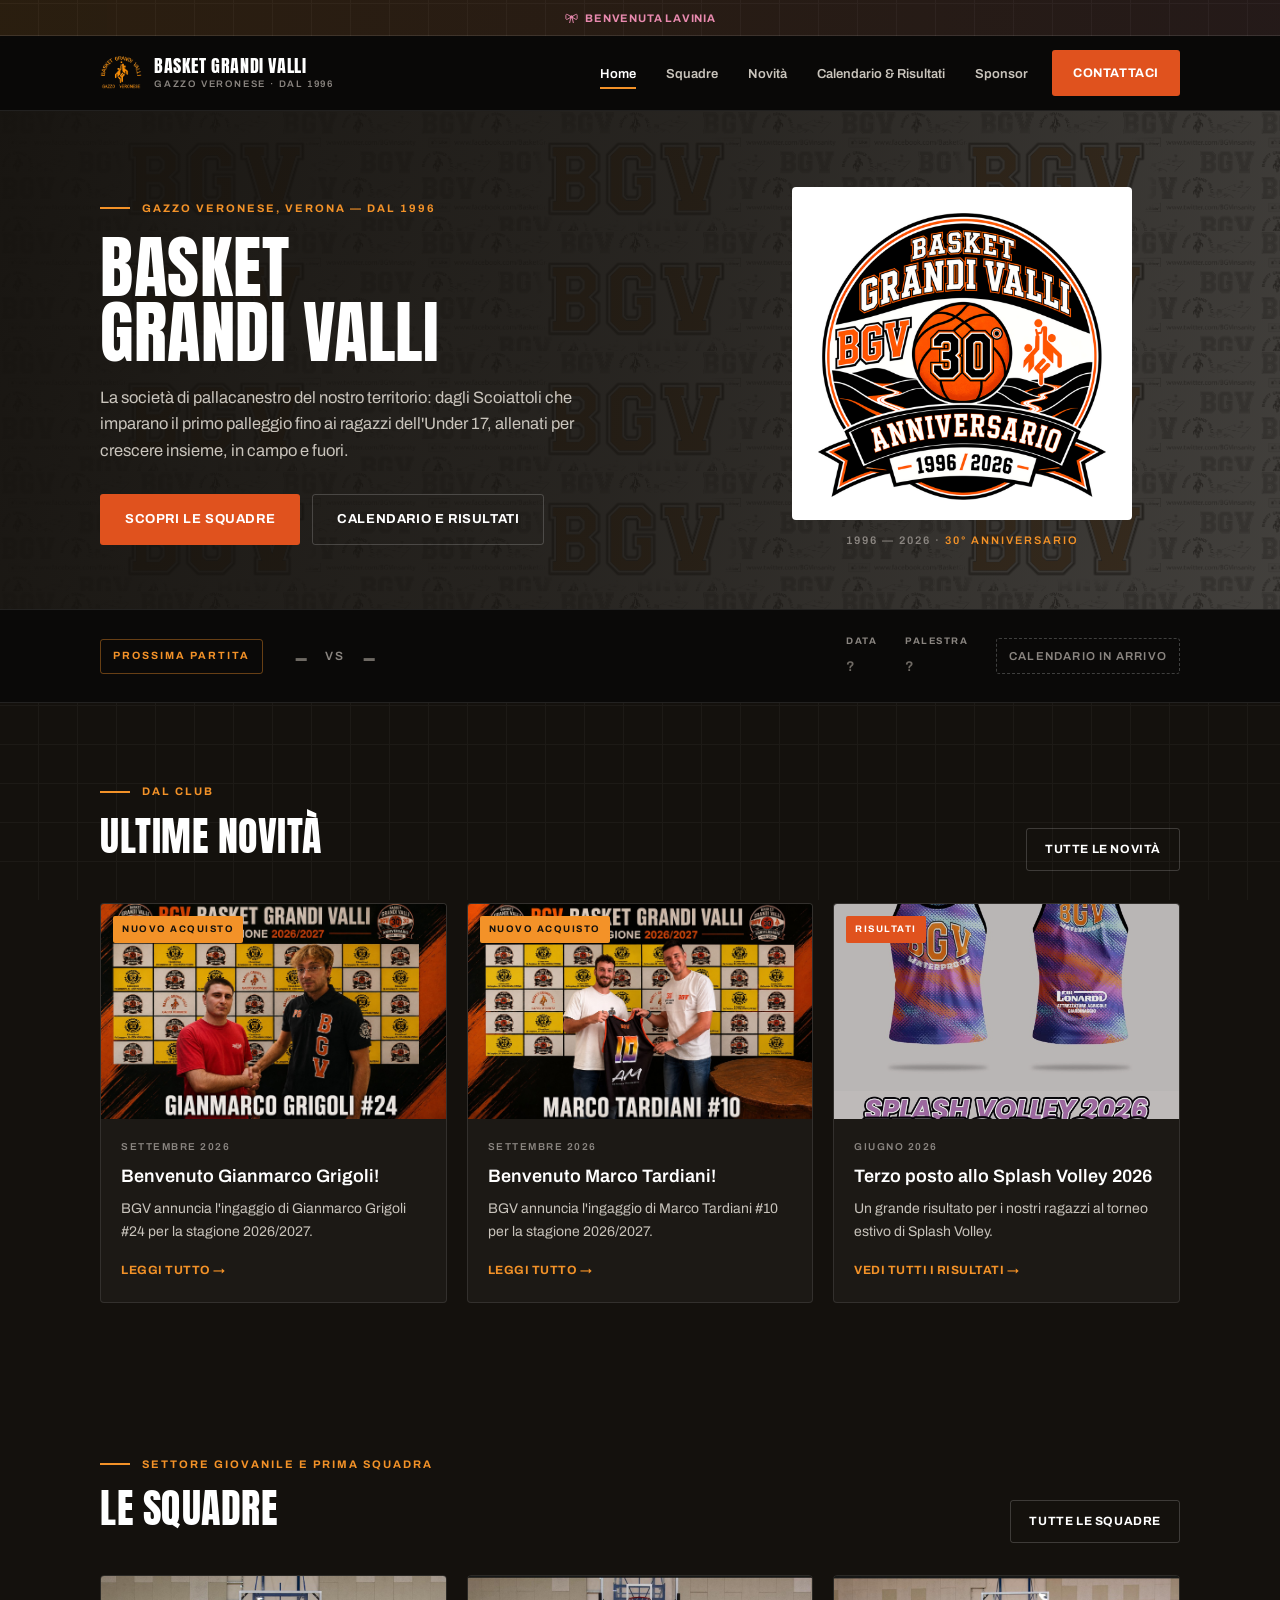
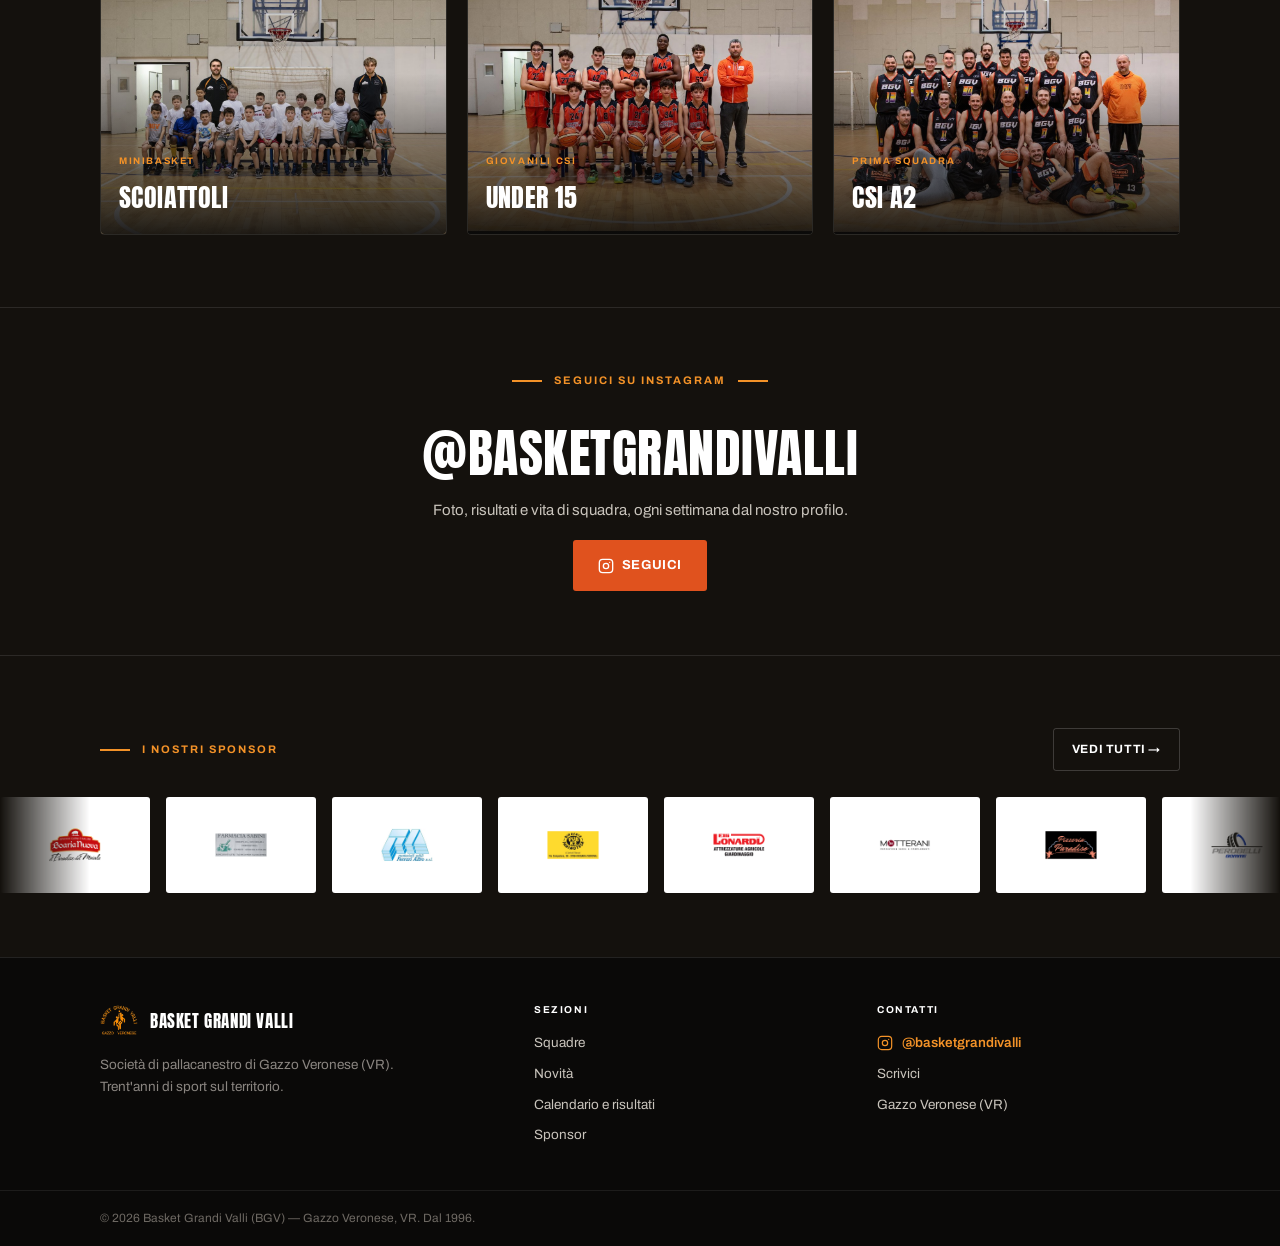
==== index.html @ e2d4e337 "Rimuove tutto ciò che riguarda l'Open Day (evento concluso) Co-Authored-By: Claude Sonnet 5 <noreply" ====
<!doctype html>
<html lang="it">
<head>
<meta charset="UTF-8">
<meta name="viewport" content="width=device-width, initial-scale=1.0">
<title>Basket Grandi Valli — BGV | Gazzo Veronese (VR)</title>
<meta name="description" content="Basket Grandi Valli (BGV) — società di pallacanestro di Gazzo Veronese (VR), dal 1996. Trent'anni di sport sul territorio.">
<link rel="canonical" href="https://www.basketgrandivalli.com/">
<meta property="og:type" content="website">
<meta property="og:title" content="Basket Grandi Valli — BGV | Gazzo Veronese (VR)">
<meta property="og:description" content="Basket Grandi Valli (BGV) — società di pallacanestro di Gazzo Veronese (VR), dal 1996. Trent'anni di sport sul territorio.">
<meta property="og:url" content="https://www.basketgrandivalli.com/">
<meta property="og:image" content="https://www.basketgrandivalli.com/assets/logo30-stemma.png">
<meta property="og:locale" content="it_IT">
<meta name="twitter:card" content="summary_large_image">
<meta name="twitter:title" content="Basket Grandi Valli — BGV | Gazzo Veronese (VR)">
<meta name="twitter:description" content="Basket Grandi Valli (BGV) — società di pallacanestro di Gazzo Veronese (VR), dal 1996. Trent'anni di sport sul territorio.">
<meta name="twitter:image" content="https://www.basketgrandivalli.com/assets/logo30-stemma.png">
<link rel="preconnect" href="https://fonts.googleapis.com">
<link rel="preconnect" href="https://fonts.gstatic.com" crossorigin>
<link href="https://fonts.googleapis.com/css2?family=Anton&family=Archivo:wght@400;500;600;700&display=swap" rel="stylesheet">
<link rel="stylesheet" href="style.css">
<link rel="icon" href="/favicon.ico" sizes="any">
<link rel="icon" type="image/png" sizes="32x32" href="assets/favicon-32.png">
<link rel="icon" type="image/png" sizes="192x192" href="assets/favicon-192.png">
<link rel="apple-touch-icon" sizes="180x180" href="assets/favicon-180.png">
<script>window.va = window.va || function () { (window.vaq = window.vaq || []).push(arguments); };</script>
<script defer src="/_vercel/insights/script.js"></script>
</head>
<body>
<div class="court-texture" aria-hidden="true"></div>

<!-- Modale Lavinia -->
<div class="lavinia-overlay" id="laviniaOverlay" role="dialog" aria-modal="true" aria-label="Benvenuta Lavinia">
  <div class="lavinia-modal">
    <button class="lavinia-close" id="laviniaClose" aria-label="Chiudi">&times;</button>
    <div class="lavinia-icon" aria-hidden="true"><svg width="52" height="52" viewBox="0 0 24 24" fill="none" stroke="currentColor" stroke-width="1.2" stroke-linecap="round" stroke-linejoin="round"><path d="M12 11 5.2 7.1c-1-.6-2.2.1-2.2 1.3v5.2c0 1.2 1.2 1.9 2.2 1.3L12 11Z"/><path d="M12 11l6.8-3.9c1-.6 2.2.1 2.2 1.3v5.2c0 1.2-1.2 1.9-2.2 1.3L12 11Z"/><circle cx="12" cy="11" r="1.8"/><path d="M10.9 12.5 9.1 20.2"/><path d="M13.1 12.5l1.8 7.7"/></svg></div>
    <p class="lavinia-title">Benvenuta</p>
    <h2 class="lavinia-name">Lavinia</h2>
    <div class="lavinia-rule" aria-hidden="true"></div>
    <p class="lavinia-date">12 &middot; 07 &middot; 2026</p>
    <p class="lavinia-note">Tutta la societ&agrave; BGV festeggia il tuo arrivo.</p>
  </div>
</div>
<div class="topbar">
  <div class="wrap topbar-row">
    <button class="topbar-item topbar-lavinia" id="laviniaBtn" aria-label="Benvenuta Lavinia" title="Benvenuta Lavinia - 12.07.2026">
      <svg width="15" height="15" viewBox="0 0 24 24" fill="none" stroke="currentColor" stroke-width="1.5" stroke-linecap="round" stroke-linejoin="round"><path d="M12 11 5.2 7.1c-1-.6-2.2.1-2.2 1.3v5.2c0 1.2 1.2 1.9 2.2 1.3L12 11Z"/><path d="M12 11l6.8-3.9c1-.6 2.2.1 2.2 1.3v5.2c0 1.2-1.2 1.9-2.2 1.3L12 11Z"/><circle cx="12" cy="11" r="1.8"/><path d="M10.9 12.5 9.1 20.2"/><path d="M13.1 12.5l1.8 7.7"/></svg>
      <span>Benvenuta Lavinia</span>
    </button>
  </div>
</div>
<header class="site-header">
  <div class="wrap">
    <a href="/" class="brand">
      <img src="assets/logo-bgv.png" alt="Logo Basket Grandi Valli" class="brand-mark">
      <span class="brand-text">Basket Grandi Valli<span>Gazzo Veronese &middot; dal 1996</span></span>
    </a>
    <nav class="main-nav" id="mainNav">
      <ul>
        <li><a href="/" class="nav-active">Home</a></li>
        <li><a href="/squadre">Squadre</a></li>
        <li><a href="/novita">Novit&agrave;</a></li>
        <li><a href="/risultati">Calendario &amp; Risultati</a></li>
        <li><a href="/sponsor">Sponsor</a></li>
      </ul>
    </nav>
    <button class="nav-toggle" id="navToggle" aria-label="Apri il menu" aria-expanded="false" aria-controls="mainNav">
      <span></span><span></span><span></span>
    </button>
    <a class="btn btn-primary header-cta" href="/contatti">Contattaci</a>
  </div>
</header>

<main id="top">

  <!-- HERO -->
  <section class="hero">
    <div class="hero-bg" aria-hidden="true"></div>
    <div class="wrap">
      <div>
        <span class="eyebrow">Gazzo Veronese, Verona &mdash; dal 1996</span>
        <h1>Basket<br>Grandi Valli</h1>
        <p class="lead">La societ&agrave; di pallacanestro del nostro territorio: dagli Scoiattoli che imparano il primo palleggio fino ai ragazzi dell'Under 17, allenati per crescere insieme, in campo e fuori.</p>
        <div class="hero-ctas">
          <a class="btn btn-primary" href="/squadre">Scopri le squadre</a>
          <a class="btn btn-outline" href="/risultati">Calendario e risultati</a>
        </div>
      </div>
      <div class="jersey-30 reveal">
        <div>
          <img src="assets/logo30-stemma.png" alt="Stemma 30&deg; anniversario Basket Grandi Valli 1996-2026" class="logo30-img">
        </div>
        <p class="jersey-caption">1996 &mdash; 2026 &middot; <strong>30&deg; anniversario</strong></p>
      </div>
    </div>
  </section>

  <!-- PROSSIMA PARTITA (dati in arrivo) -->
  <div class="next-match">
    <div class="wrap">
      <span class="next-match-label">Prossima partita</span>
      <div class="next-match-teams">
        <span class="next-match-team">&mdash;</span>
        <span class="next-match-vs">vs</span>
        <span class="next-match-team">&mdash;</span>
      </div>
      <div class="next-match-meta">
        <div><h4>Data</h4><p>?</p></div>
        <div><h4>Palestra</h4><p>?</p></div>
        <span class="next-match-soon">Calendario in arrivo</span>
      </div>
    </div>
  </div>

  <!-- ANTEPRIMA NOVITÀ -->
  <section>
    <div class="wrap">
      <div class="section-head-row">
        <div class="section-head">
          <span class="eyebrow">Dal club</span>
          <h2>Ultime novit&agrave;</h2>
        </div>
        <a href="/novita" class="btn btn-outline btn-sm">Tutte le novit&agrave;</a>
      </div>
      <div class="preview-grid">
        <a href="/novita" class="preview-card reveal">
          <div class="preview-img">
            <img src="assets/novita/grigoli-2026.jpg" alt="Gianmarco Grigoli #24 nuovo acquisto BGV" loading="lazy">
            <span class="preview-tag">Nuovo acquisto</span>
          </div>
          <div class="preview-body">
            <span class="preview-date">Settembre 2026</span>
            <h3>Benvenuto Gianmarco Grigoli!</h3>
            <p>BGV annuncia l'ingaggio di Gianmarco Grigoli #24 per la stagione 2026/2027.</p>
            <span class="preview-cta">Leggi tutto &rarr;</span>
          </div>
        </a>
        <a href="/novita" class="preview-card reveal">
          <div class="preview-img">
            <img src="assets/novita/tardiani-2026.jpg" alt="Marco Tardiani #10 nuovo acquisto BGV" loading="lazy">
            <span class="preview-tag">Nuovo acquisto</span>
          </div>
          <div class="preview-body">
            <span class="preview-date">Settembre 2026</span>
            <h3>Benvenuto Marco Tardiani!</h3>
            <p>BGV annuncia l'ingaggio di Marco Tardiani #10 per la stagione 2026/2027.</p>
            <span class="preview-cta">Leggi tutto &rarr;</span>
          </div>
        </a>
        <a href="/risultati" class="preview-card reveal">
          <div class="preview-img preview-img-dark">
            <img src="assets/risultati/splash-volley-2026-terzo-posto.jpg" alt="Terzo posto Splash Volley 2026" loading="lazy">
            <span class="preview-tag preview-tag-mattone">Risultati</span>
          </div>
          <div class="preview-body">
            <span class="preview-date">Giugno 2026</span>
            <h3>Terzo posto allo Splash Volley 2026</h3>
            <p>Un grande risultato per i nostri ragazzi al torneo estivo di Splash Volley.</p>
            <span class="preview-cta">Vedi tutti i risultati &rarr;</span>
          </div>
        </a>
      </div>
    </div>
  </section>

  <!-- ANTEPRIMA SQUADRE -->
  <section>
    <div class="wrap">
      <div class="section-head-row">
        <div class="section-head">
          <span class="eyebrow">Settore giovanile e prima squadra</span>
          <h2>Le squadre</h2>
        </div>
        <a href="/squadre" class="btn btn-outline btn-sm">Tutte le squadre</a>
      </div>
      <div class="team-tiles">
        <a href="/squadre" class="team-tile reveal">
          <img src="assets/squadre/scoiattoli.jpg" alt="Scoiattoli" loading="lazy">
          <span class="team-tile-label"><span>Minibasket</span><strong>Scoiattoli</strong></span>
        </a>
        <a href="/squadre" class="team-tile reveal">
          <img src="assets/squadre/under-15.jpg" alt="Under 15" loading="lazy">
          <span class="team-tile-label"><span>Giovanili CSI</span><strong>Under 15</strong></span>
        </a>
        <a href="/squadre" class="team-tile reveal">
          <img src="assets/squadre/csi-a2.jpg" alt="CSI A2" loading="lazy">
          <span class="team-tile-label"><span>Prima squadra</span><strong>CSI A2</strong></span>
        </a>
      </div>
    </div>
  </section>

  <!-- INSTAGRAM (muro a due file, alimentato dal widget) -->
  <section class="ig-wall" id="igWall" aria-labelledby="igTitle">
    <div class="ig-rows" id="igRows" data-state="loading" aria-hidden="true">
      <div class="ig-row" id="igRowA"></div>
      <div class="ig-row ig-row-rev" id="igRowB"></div>
    </div>
    <div class="ig-veil" aria-hidden="true"></div>
    <div class="ig-content">
      <span class="eyebrow eyebrow-center">Seguici su Instagram</span>
      <h2 id="igTitle">@basketgrandivalli</h2>
      <p>Foto, risultati e vita di squadra, ogni settimana dal nostro profilo.</p>
      <a class="btn btn-primary" href="https://instagram.com/basketgrandivalli" target="_blank" rel="noopener">
        <svg width="16" height="16" viewBox="0 0 24 24" fill="none" stroke="currentColor" stroke-width="2"><rect x="2" y="2" width="20" height="20" rx="5"/><circle cx="12" cy="12" r="4"/><circle cx="17.5" cy="6.5" r="1" fill="currentColor" stroke="none"/></svg>
        Seguici
      </a>
    </div>
  </section>

  <!-- ANTEPRIMA SPONSOR -->
  <section class="sponsor-preview">
    <div class="wrap">
      <div class="section-head-inline">
        <span class="eyebrow-small">I nostri sponsor</span>
        <a href="/sponsor" class="btn btn-outline btn-sm">Vedi tutti &rarr;</a>
      </div>
    </div>
    <div class="sponsor-marquee">
      <div class="sponsor-track">
        <div class="sponsor-item"><img src="assets/sponsor/boaria-nuova.png" alt="Boaria Nuova"></div>
        <div class="sponsor-item"><img src="assets/sponsor/farmacia-sabini.png" alt="Farmacia Sabini"></div>
        <div class="sponsor-item"><img src="assets/sponsor/ferrari-alfro.png" alt="Ferrari Alfro materiali edili"></div>
        <div class="sponsor-item"><img src="assets/sponsor/k2.png" alt="Birreria Pub K2"></div>
        <div class="sponsor-item"><img src="assets/sponsor/lonardi.png" alt="F.lli Lonardi attrezzature agricole"></div>
        <div class="sponsor-item"><img src="assets/sponsor/motterani.png" alt="Motterani"></div>
        <div class="sponsor-item"><img src="assets/sponsor/paradiso.png" alt="Pizzeria Paradiso"></div>
        <div class="sponsor-item"><img src="assets/sponsor/perobelli-gomme.png" alt="Perobelli Gomme"></div>
        <div class="sponsor-item"><img src="assets/sponsor/reload-sportswear.png" alt="Reload Sportswear"></div>
        <div class="sponsor-item"><img src="assets/sponsor/stella.png" alt="Stella Ristorante Pizzeria"></div>
        <div class="sponsor-item"><img src="assets/sponsor/turazza.png" alt="Turazza Tour"></div>
        <div class="sponsor-item"><img src="assets/sponsor/waki.png" alt="Waki"></div>
        <div class="sponsor-item"><img src="assets/sponsor/boaria-nuova.png" alt="Boaria Nuova"></div>
        <div class="sponsor-item"><img src="assets/sponsor/farmacia-sabini.png" alt="Farmacia Sabini"></div>
        <div class="sponsor-item"><img src="assets/sponsor/ferrari-alfro.png" alt="Ferrari Alfro materiali edili"></div>
        <div class="sponsor-item"><img src="assets/sponsor/k2.png" alt="Birreria Pub K2"></div>
        <div class="sponsor-item"><img src="assets/sponsor/lonardi.png" alt="F.lli Lonardi attrezzature agricole"></div>
        <div class="sponsor-item"><img src="assets/sponsor/motterani.png" alt="Motterani"></div>
        <div class="sponsor-item"><img src="assets/sponsor/paradiso.png" alt="Pizzeria Paradiso"></div>
        <div class="sponsor-item"><img src="assets/sponsor/perobelli-gomme.png" alt="Perobelli Gomme"></div>
        <div class="sponsor-item"><img src="assets/sponsor/reload-sportswear.png" alt="Reload Sportswear"></div>
        <div class="sponsor-item"><img src="assets/sponsor/stella.png" alt="Stella Ristorante Pizzeria"></div>
        <div class="sponsor-item"><img src="assets/sponsor/turazza.png" alt="Turazza Tour"></div>
        <div class="sponsor-item"><img src="assets/sponsor/waki.png" alt="Waki"></div>
      </div>
    </div>
  </section>

</main>
<footer class="site-footer">
  <div class="wrap footer-top">
    <div>
      <div class="footer-brand">
        <img src="assets/logo-bgv.png" alt="">
        <span>Basket Grandi Valli</span>
      </div>
      <p class="footer-about">Societ&agrave; di pallacanestro di Gazzo Veronese (VR). Trent'anni di sport sul territorio.</p>
    </div>
    <div class="footer-col">
      <h4>Sezioni</h4>
      <div class="footer-links">
        <a href="/squadre">Squadre</a>
        <a href="/novita">Novit&agrave;</a>
        <a href="/risultati">Calendario e risultati</a>
        <a href="/sponsor">Sponsor</a>
      </div>
    </div>
    <div class="footer-col">
      <h4>Contatti</h4>
      <div class="footer-links">
        <a class="footer-ig" href="https://instagram.com/basketgrandivalli" target="_blank" rel="noopener"><svg width="16" height="16" viewBox="0 0 24 24" fill="none" stroke="currentColor" stroke-width="1.8"><rect x="2" y="2" width="20" height="20" rx="5"/><circle cx="12" cy="12" r="4"/><circle cx="17.5" cy="6.5" r="1" fill="currentColor" stroke="none"/></svg>@basketgrandivalli</a>
        <a href="/contatti">Scrivici</a>
        <span>Gazzo Veronese (VR)</span>
      </div>
    </div>
  </div>
  <div class="footer-bottom">
    <div class="wrap">
      <p class="footer-note">&copy; <span id="year"></span> Basket Grandi Valli (BGV) &mdash; Gazzo Veronese, VR. Dal 1996.</p>
    </div>
  </div>
</footer>
<script src="script.js"></script>
</body>
</html>
---- style.css ----
/* ==========================================================================
   BASKET GRANDI VALLI — stylesheet (restyle 2026)
   Palette invariata: nero #14110D · arancione #F39228 · bianco #FFFFFF · bruciato #E0521E
   Geometria: raggi 3-4px, linee 1px, griglia 8px. Tipografia: Anton + Archivo.
   ========================================================================== */

:root{
  --bosco: #14110D;
  --bosco-deep: #0A0908;
  --ambra: #F39228;
  --ambra-soft: #FFB35C;
  --crema: #FFFFFF;
  --crema-dim: #C9C4BC;
  --mattone: #E0521E;
  --mattone-deep: #B8400F;
  --acciaio: #8A8580;
  --acciaio-dim: #6E6963;
  --linea: rgba(255,255,255,0.10);
  --linea-forte: rgba(255,255,255,0.18);
  --rosa: #E98AAF;

  --display: "Anton", "Arial Narrow", sans-serif;
  --sans: "Archivo", -apple-system, BlinkMacSystemFont, sans-serif;

  --r-card: 4px;
  --r-pill: 3px;
  --maxw: 1160px;
}

@media (prefers-reduced-motion: reduce){
  *{ animation-duration: 0.001ms !important; animation-iteration-count: 1 !important; transition-duration: 0.001ms !important; scroll-behavior: auto !important; }
}

*{ box-sizing: border-box; }
html{ scroll-behavior: smooth; }

body{
  margin:0;
  background: var(--bosco);
  color: var(--crema);
  font-family: var(--sans);
  font-size: 16px;
  line-height: 1.6;
  -webkit-font-smoothing: antialiased;
}

img{ max-width:100%; display:block; }
a{ color: var(--ambra); text-decoration:none; }
a:hover{ color: var(--ambra-soft); }

h1, h2{
  font-family: var(--display);
  text-transform: uppercase;
  letter-spacing: 0.5px;
  line-height: 1.05;
  color: var(--crema);
  margin: 0 0 16px;
  font-weight: 400;
}
h3{
  font-family: var(--sans);
  font-weight: 600;
  color: var(--crema);
  margin: 0 0 10px;
  line-height: 1.3;
}
h4{
  font-family: var(--sans);
  font-weight: 700;
  color: var(--crema-dim);
  margin: 0 0 6px;
}
p{ text-wrap: pretty; }

.wrap{
  max-width: var(--maxw);
  margin: 0 auto;
  padding: 0 40px;
}

:focus-visible{
  outline: 2px solid var(--ambra);
  outline-offset: 3px;
  border-radius: 2px;
}

/* texture di fondo (invariata, più discreta) */
.court-texture{
  position: fixed;
  inset: 0;
  z-index: -1;
  opacity: 0.04;
  background-image:
    repeating-linear-gradient(0deg, transparent 0 38px, var(--crema) 38px 39px),
    repeating-linear-gradient(90deg, transparent 0 38px, var(--crema) 38px 39px);
  pointer-events: none;
}

/* ---------- header ---------- */
.site-header{
  position: sticky;
  top: 0;
  z-index: 50;
  background: rgba(10,9,8,0.96);
  backdrop-filter: blur(8px);
  border-bottom: 1px solid var(--linea);
}
.site-header .wrap{
  display:flex;
  align-items:center;
  gap: 24px;
  padding-top: 14px;
  padding-bottom: 14px;
}
.brand{ display:flex; align-items:center; gap: 12px; color: var(--crema); }
.brand:hover{ color: var(--crema); }
.brand-mark{ width: 42px; height: 42px; flex-shrink:0; object-fit: contain; }
.brand-text{
  font-family: var(--display);
  font-size: 18px;
  letter-spacing: 0.6px;
  text-transform: uppercase;
  line-height:1;
}
.brand-text span{
  display:block;
  font-family: var(--sans);
  font-size: 9.5px;
  letter-spacing: 1.8px;
  color: var(--acciaio);
  text-transform: uppercase;
  font-weight: 600;
  margin-top: 5px;
}

.nav-toggle{
  display:none;
  background: none;
  border: 1px solid var(--linea-forte);
  border-radius: var(--r-pill);
  color: var(--crema);
  width: 40px; height: 40px;
  cursor:pointer;
}
.nav-toggle span{
  display:block;
  width: 16px; height: 1.5px;
  background: var(--crema);
  margin: 4px auto;
}

.main-nav{ margin-left: auto; }
.main-nav ul{ display:flex; gap: 30px; list-style:none; margin:0; padding:0; }
.main-nav a{
  font-size: 13px;
  font-weight: 600;
  color: var(--crema-dim);
  padding: 6px 0;
  border-bottom: 2px solid transparent;
  transition: color .15s, border-color .15s;
}
.main-nav a:hover{ color: var(--crema); border-bottom-color: rgba(255,255,255,.3); }
.main-nav a.nav-active{ color: var(--crema); border-bottom-color: var(--ambra); }

.btn{
  display:inline-flex;
  align-items:center;
  gap: 8px;
  padding: 14px 24px;
  border-radius: var(--r-pill);
  font-family: var(--sans);
  font-weight: 700;
  font-size: 13px;
  letter-spacing: 0.6px;
  text-transform: uppercase;
  border: 1px solid transparent;
  cursor:pointer;
  transition: background .15s, color .15s, border-color .15s;
  white-space: nowrap;
}
.btn-primary{ background: var(--mattone); color: var(--crema); }
.btn-primary:hover{ background: var(--mattone-deep); color: var(--crema); }
.btn-outline{ border-color: var(--linea-forte); color: var(--crema); background: transparent; }
.btn-outline:hover{ border-color: var(--ambra); color: var(--ambra); }
.btn-sm{ padding: 11px 18px; font-size: 12px; }
.header-cta{ padding: 12px 20px; font-size: 12.5px; }

/* ---------- hero ---------- */
.hero{
  position: relative;
  padding: 0;
  overflow:hidden;
  background: var(--bosco);
}
.hero-bg{
  position: absolute;
  inset: 0;
  background-image: url('assets/bgv-banner.png');
  background-repeat: repeat;
  background-size: 420px auto;
  opacity: 0.3;
  filter: grayscale(0.55) contrast(1.05);
  animation: hero-bg-scroll 50s linear infinite;
  z-index: 0;
}
@keyframes hero-bg-scroll{
  from{ background-position: 0 0; }
  to{ background-position: -420px -420px; }
}
.hero::after{
  content:"";
  position: absolute;
  inset: 0;
  background: linear-gradient(105deg, rgba(20,17,13,.94) 0%, rgba(20,17,13,.72) 50%, rgba(20,17,13,.34) 100%);
  z-index: 0;
}
.hero .wrap{
  position: relative;
  z-index: 1;
  display:grid;
  grid-template-columns: 1.15fr 0.85fr;
  gap: 56px;
  align-items:center;
  padding-top: 76px;
  padding-bottom: 60px;
}
.eyebrow{
  display:inline-flex;
  align-items:center;
  gap:12px;
  font-size: 11px;
  font-weight: 700;
  letter-spacing: 2px;
  text-transform: uppercase;
  color: var(--ambra);
  margin-bottom: 18px;
}
.eyebrow::before{ content:""; width: 30px; height: 2px; background: var(--ambra); display:inline-block; }
.hero h1{
  font-family: var(--display);
  font-size: clamp(40px, 5.4vw, 76px);
  line-height: 0.94;
  margin: 0 0 20px;
}
.hero p.lead{
  font-size: 16.5px;
  color: var(--crema-dim);
  max-width: 480px;
  margin: 0 0 30px;
}
.hero-ctas{ display:flex; gap: 12px; flex-wrap: wrap; }

/* stemma 30° */
.jersey-30{
  justify-self: center;
  width: min(100%, 340px);
}
.jersey-30 > div{
  background: #fff;
  border-radius: var(--r-card);
  padding: 26px 26px 20px;
}
.logo30-img{ width:100%; height:auto; display:block; }
.jersey-caption{
  text-align:center;
  margin: 12px 0 0;
  font-size: 11px;
  letter-spacing: 2px;
  text-transform: uppercase;
  color: var(--acciaio);
  font-weight: 600;
}
.jersey-caption strong{ color: var(--ambra); font-weight: 600; }

/* ---------- fascia prossima partita ---------- */
.next-match{
  background: var(--bosco-deep);
  border-top: 1px solid var(--linea);
  border-bottom: 1px solid var(--linea);
}
.next-match .wrap{
  display:flex;
  align-items:center;
  gap: 32px;
  flex-wrap: wrap;
  padding-top: 24px;
  padding-bottom: 24px;
}
.next-match-label{
  flex: none;
  white-space: nowrap;
  font-size: 10.5px;
  font-weight: 700;
  letter-spacing: 2px;
  text-transform: uppercase;
  color: var(--ambra);
  border: 1px solid rgba(243,146,40,.4);
  padding: 8px 12px;
  border-radius: var(--r-pill);
}
.next-match-teams{ display:flex; align-items:center; gap: 18px; }
.next-match-team{
  font-family: var(--display);
  font-size: 22px;
  letter-spacing: 0.4px;
  text-transform: uppercase;
  color: var(--acciaio-dim);
}
.next-match-vs{
  font-size: 12px;
  font-weight: 600;
  letter-spacing: 1.6px;
  text-transform: uppercase;
  color: var(--acciaio);
}
.next-match-meta{ display:flex; gap: 28px; margin-left:auto; align-items:center; flex-wrap: wrap; }
.next-match-meta h4{
  margin: 0 0 6px;
  font-size: 9.5px;
  letter-spacing: 1.5px;
  text-transform: uppercase;
  color: var(--acciaio);
}
.next-match-meta p{ margin:0; font-size: 14px; font-weight: 600; color: var(--acciaio-dim); }
.next-match-soon{
  flex: none;
  white-space: nowrap;
  font-size: 11.5px;
  font-weight: 600;
  letter-spacing: 1.2px;
  text-transform: uppercase;
  color: var(--acciaio);
  border: 1px dashed rgba(255,255,255,.22);
  padding: 8px 12px;
  border-radius: var(--r-pill);
}

/* ---------- section shells ---------- */
section{ padding: 72px 0; position:relative; }
.section-divider{ border:0; border-top: 1px solid var(--linea); margin:0; }
.section-head{ max-width: 620px; margin-bottom: 32px; }
.section-head .eyebrow{ margin-bottom: 14px; }
.section-head h2{
  font-size: clamp(28px, 3.4vw, 40px);
  margin: 0 0 14px;
}
.section-head p{ color: var(--crema-dim); font-size: 15.5px; margin:0; }
.section-head-row{
  display:flex;
  align-items: flex-end;
  justify-content: space-between;
  gap: 24px;
  margin-bottom: 32px;
}
.section-head-row .section-head{ margin-bottom: 0; }
.section-head-inline{
  display: flex;
  align-items: center;
  justify-content: space-between;
  gap: 24px;
  margin-bottom: 26px;
}
.eyebrow-small{
  display:inline-flex;
  align-items:center;
  gap: 12px;
  font-size: 11px;
  font-weight: 700;
  letter-spacing: 2px;
  text-transform: uppercase;
  color: var(--ambra);
}
.eyebrow-small::before{ content:""; width: 30px; height: 2px; background: var(--ambra); display:inline-block; }

/* ---------- page hero (pagine interne) ---------- */
.page-hero{
  padding: 52px 0 40px;
  border-bottom: 1px solid var(--linea);
  background: var(--bosco-deep);
}
.page-hero h1{ font-size: clamp(34px, 4.4vw, 54px); margin: 0 0 14px; }
.page-hero .lead{ color: var(--crema-dim); max-width: 580px; font-size: 16px; margin: 0; }
.page-content{ padding: 48px 0 56px; }

.season-tag{
  display:inline-flex;
  align-items:center;
  white-space: nowrap;
  font-size: 11px;
  font-weight: 700;
  letter-spacing: 1.6px;
  text-transform: uppercase;
  background: var(--mattone);
  color: var(--crema);
  padding: 10px 16px;
  border-radius: var(--r-pill);
  margin-top: 8px;
}

/* ---------- card generiche ---------- */
.card-surface{
  background: rgba(255,255,255,0.035);
  border: 1px solid var(--linea);
  border-radius: var(--r-card);
}

/* anteprima novità (homepage) */
.preview-grid{ display: grid; grid-template-columns: repeat(3, 1fr); gap: 20px; }
.preview-card{
  display: flex;
  flex-direction: column;
  color: var(--crema);
  background: rgba(255,255,255,0.035);
  border: 1px solid var(--linea);
  border-radius: var(--r-card);
  overflow: hidden;
  transition: border-color .18s, background .18s;
}
.preview-card:hover{ border-color: rgba(243,146,40,.55); background: rgba(255,255,255,.06); color: var(--crema); }
.preview-img{ position: relative; aspect-ratio: 16/10; overflow: hidden; background: var(--bosco-deep); }
.preview-img img{ width: 100%; height: 100%; object-fit: cover; transition: transform .4s; }
.preview-card:hover .preview-img img{ transform: scale(1.03); }
.preview-img-dark img{ filter: brightness(0.9); }
.preview-tag, .news-tag, .badge-csi{
  white-space: nowrap;
  font-size: 9.5px;
  font-weight: 700;
  letter-spacing: 1.5px;
  text-transform: uppercase;
  background: var(--ambra);
  color: var(--bosco);
  padding: 6px 9px;
  border-radius: 2px;
  font-family: var(--sans);
}
.preview-tag{ position: absolute; top: 12px; left: 12px; }
.preview-tag-mattone{ background: var(--mattone); color: var(--crema); }
.preview-body{ padding: 20px 20px 22px; display: flex; flex-direction: column; gap: 10px; flex:1; }
.preview-date{
  font-size: 10px;
  font-weight: 600;
  letter-spacing: 1.5px;
  text-transform: uppercase;
  color: var(--acciaio);
}
.preview-body h3{ font-size: 18px; margin: 0; }
.preview-body p{ font-size: 14px; color: var(--crema-dim); margin: 0; }
.preview-cta{
  margin-top: auto;
  padding-top: 8px;
  font-size: 12px;
  font-weight: 700;
  letter-spacing: 0.5px;
  text-transform: uppercase;
  color: var(--ambra);
}

/* anteprima squadre (homepage) */
.team-tiles{ display:grid; grid-template-columns: repeat(3, 1fr); gap: 20px; }
.team-tile{
  position: relative;
  display:block;
  aspect-ratio: 4/3;
  border: 1px solid var(--linea);
  border-radius: var(--r-card);
  overflow: hidden;
  color: var(--crema);
  transition: border-color .18s;
}
.team-tile:hover{ border-color: rgba(243,146,40,.55); color: var(--crema); }
.team-tile img{ width:100%; height:100%; object-fit: cover; }
.team-tile::after{
  content:"";
  position:absolute;
  inset:0;
  background: linear-gradient(180deg, rgba(10,9,8,0) 38%, rgba(10,9,8,.9) 100%);
}
.team-tile-label{ position:absolute; left:18px; right:18px; bottom:16px; z-index:1; }
.team-tile-label span{
  display:block;
  font-size: 9.5px;
  font-weight: 700;
  letter-spacing: 1.6px;
  text-transform: uppercase;
  color: var(--ambra);
  margin-bottom: 7px;
}
.team-tile-label strong{
  display:block;
  font-family: var(--display);
  font-weight: 400;
  font-size: 26px;
  letter-spacing: 0.4px;
  text-transform: uppercase;
  color: var(--crema);
}

/* ---------- sponsor ---------- */
.sponsor-preview{ padding: 72px 0 64px; }
.sponsor-marquee{
  width: 100%;
  overflow: hidden;
  -webkit-mask-image: linear-gradient(90deg, transparent, #000 7%, #000 93%, transparent);
  mask-image: linear-gradient(90deg, transparent, #000 7%, #000 93%, transparent);
}
.sponsor-track{
  display:flex;
  align-items:center;
  gap: 16px;
  width: max-content;
  animation: sponsor-scroll 42s linear infinite;
}
.sponsor-marquee:hover .sponsor-track{ animation-play-state: paused; }
.sponsor-item{
  flex: 0 0 auto;
  width: 150px;
  height: 96px;
  background: #ffffff;
  border-radius: var(--r-pill);
  display:flex;
  align-items:center;
  justify-content:center;
  padding: 16px;
}
.sponsor-item img{ max-width: 100%; max-height: 100%; object-fit: contain; }
@keyframes sponsor-scroll{
  from{ transform: translateX(0); }
  to{ transform: translateX(-50%); }
}
.sponsor-grid-full{
  display: grid;
  grid-template-columns: repeat(5, 1fr);
  gap: 16px;
}
.sponsor-card{
  background: #fff;
  border-radius: var(--r-pill);
  padding: 20px;
  display: flex;
  align-items: center;
  justify-content: center;
  aspect-ratio: 1;
}
.sponsor-card img{ max-width: 100%; max-height: 100%; object-fit: contain; }
.sponsor-card-empty{
  background: none;
  border: 1px dashed var(--linea-forte);
  text-align:center;
  font-size: 10px;
  font-weight: 600;
  line-height: 1.4;
  letter-spacing: 1.4px;
  text-transform: uppercase;
  color: var(--acciaio-dim);
  padding: 16px;
}

/* ---------- partnership ---------- */
.partnership{
  border-top: 1px solid var(--linea);
  padding-top: 48px;
  margin-top: 56px;
  display:grid;
  grid-template-columns: 1fr 0.85fr;
  gap: 48px;
  align-items:center;
}
.partnership-title{
  font-family: var(--display);
  font-weight: 400;
  text-transform: uppercase;
  font-size: clamp(26px, 3vw, 34px);
  line-height: 1.1;
  margin: 0 0 18px;
}
.partnership-lead{ font-size: 15.5px; color: var(--crema-dim); margin: 0 0 24px; max-width: 460px; }
.partnership-image{ border-radius: var(--r-card); overflow:hidden; border: 1px solid var(--linea); }

/* ---------- squadre ---------- */
.identity-grid{ display:grid; grid-template-columns: 1fr 1fr; gap: 20px; margin-bottom: 44px; }
.identity-card{
  background: rgba(255,255,255,0.035);
  border: 1px solid var(--linea);
  border-radius: var(--r-card);
  padding: 28px;
  display:flex;
  flex-direction: column;
  align-items:center;
  text-align:center;
}
.identity-card img{ max-height: 190px; width:auto; margin: 0 auto 18px; }
.identity-card.jersey-card img{ max-height: 190px; border-radius: 3px; }
.identity-card h4{
  font-size: 10px;
  font-weight: 700;
  letter-spacing: 1.8px;
  text-transform: uppercase;
  color: var(--ambra);
  margin: 0 0 8px;
}
.identity-card p{ margin:0; font-size: 13.5px; color: var(--crema-dim); max-width: 300px; }

.teams-group-label{
  display:flex;
  align-items:center;
  gap: 14px;
  margin: 44px 0 20px;
  font-family: var(--display);
  font-size: 14px;
  letter-spacing: 1.6px;
  text-transform: uppercase;
  color: var(--ambra);
}
.teams-group-label::after{ content:""; flex:1; height: 1px; background: var(--linea); }
.teams-group-label:first-of-type{ margin-top: 0; }
.teams-grid{ display:grid; grid-template-columns: repeat(2, 1fr); gap: 20px; }
.teams-grid-3{ grid-template-columns: repeat(3, 1fr); }

.team-card{
  background: rgba(255,255,255,0.035);
  border: 1px solid var(--linea);
  border-radius: var(--r-card);
  overflow: hidden;
  display: flex;
  flex-direction: column;
  transition: border-color .18s;
}
.team-card:hover{ border-color: rgba(243,146,40,.55); }
.team-photo{ aspect-ratio: 4/3; overflow: hidden; background: var(--bosco-deep); }
.team-photo img{ width: 100%; height: 100%; object-fit: cover; transition: transform .4s; }
.team-card:hover .team-photo img{ transform: scale(1.03); }

/* prima squadra: foto più grande, formato panoramico */
.team-card-senior{ margin-bottom: 20px; }
.team-photo-lg{ aspect-ratio: 16/9; }
.team-card-senior .team-card-body{ padding: 26px 28px 30px; }
.team-card-senior h3{ font-size: 34px; }
.team-card-senior .team-card-body p{ font-size: 15.5px; }

.team-card-body{ padding: 20px 22px 24px; }
.team-card-tags{ display:flex; gap: 8px; align-items:center; margin-bottom: 12px; }
.team-section-tag{
  font-size: 10px;
  font-weight: 600;
  letter-spacing: 1.4px;
  text-transform: uppercase;
  color: var(--acciaio);
  white-space: nowrap;
}
.team-card-body h3{
  font-family: var(--display);
  font-weight: 400;
  font-size: 26px;
  letter-spacing: 0.4px;
  text-transform: uppercase;
  margin: 0 0 8px;
}
.team-card-body p{ margin:0; font-size: 14px; color: var(--crema-dim); }
.team-card-body p strong{ color: var(--crema); font-weight: 600; }

/* pannello roster (solo prima squadra) */
.roster-panel{
  background: var(--bosco-deep);
  border: 1px solid rgba(243,146,40,.35);
  border-radius: var(--r-card);
  padding: 28px 30px 26px;
}
.roster-panel-head{
  display: flex;
  align-items: flex-end;
  justify-content: space-between;
  gap: 20px;
  flex-wrap: wrap;
  border-bottom: 1px solid var(--linea);
  padding-bottom: 18px;
  margin-bottom: 20px;
}
.roster-panel-head .badge-csi{ display: inline-block; margin-bottom: 10px; }
.roster-panel-head h2{
  font-size: 28px;
  margin: 0;
  color: var(--ambra);
}
.roster-coach{ font-size: 13.5px; color: var(--crema-dim); margin: 0; }
.roster-list{
  list-style: none;
  margin: 0;
  padding: 0;
  display: flex;
  flex-direction: column;
  gap: 6px;
}
.roster-list-panel{
  display: grid;
  grid-template-columns: repeat(2, 1fr);
  gap: 8px;
}
.roster-list li{
  display: flex;
  align-items: center;
  gap: 16px;
  padding: 11px 16px;
  border-radius: var(--r-pill);
  background: rgba(255,255,255,0.04);
}
.roster-num{
  font-family: var(--display);
  font-weight: 400;
  font-size: 20px;
  color: var(--ambra);
  min-width: 44px;
  text-align: center;
}
.roster-name{ font-size: 15px; font-weight: 600; color: var(--crema); }
.roster-list li.is-empty{ background: rgba(255,255,255,0.02); }
.roster-list li.is-empty .roster-num, .roster-list li.is-empty .roster-name{ color: var(--acciaio-dim); }
.roster-note{
  margin: 18px 0 0;
  font-size: 12px;
  color: var(--acciaio);
}

/* ---------- novità (pagina) ---------- */
.news-grid{ display: grid; grid-template-columns: repeat(2, 1fr); gap: 20px; }
.news-card-full{
  background: rgba(255,255,255,0.035);
  border: 1px solid var(--linea);
  border-radius: var(--r-card);
  overflow: hidden;
  display:flex;
  flex-direction: column;
}
.news-img-wrap{ aspect-ratio: 4/3; overflow: hidden; background: var(--bosco-deep); }
.news-img-wrap img{ width: 100%; height: 100%; object-fit: cover; }
.news-img-placeholder{ display: flex; align-items: center; justify-content: center; }
.news-img-placeholder span, .result-item-placeholder span{
  font-size: 11px;
  font-weight: 600;
  letter-spacing: 1.6px;
  text-transform: uppercase;
  color: var(--acciaio-dim);
  border: 1px dashed rgba(255,255,255,.2);
  padding: 11px 20px;
  border-radius: var(--r-pill);
}
.news-body{ padding: 22px 24px 26px; display: flex; flex-direction: column; gap: 10px; }
.news-meta{ display: flex; align-items: center; gap: 12px; }
.news-date{
  font-size: 10.5px;
  font-weight: 600;
  letter-spacing: 1.4px;
  color: var(--acciaio);
  text-transform: uppercase;
}
.news-title{
  font-family: var(--sans);
  font-weight: 600;
  text-transform: none;
  letter-spacing: 0;
  font-size: 22px;
  line-height: 1.3;
  margin: 0;
  color: var(--crema);
}
.news-text{ font-size: 14.5px; color: var(--crema-dim); margin: 0; }
.news-text strong{ color: var(--crema); font-weight: 600; }
.news-card-placeholder{ border-style: dashed; border-color: var(--linea-forte); background: rgba(255,255,255,0.015); }
.tag-soon{
  align-self: flex-start;
  flex: none;
  white-space: nowrap;
  font-size: 9.5px;
  font-weight: 700;
  letter-spacing: 1.5px;
  text-transform: uppercase;
  color: var(--ambra);
  border: 1px solid rgba(243,146,40,.4);
  padding: 6px 9px;
  border-radius: 2px;
}

/* ---------- calendario & risultati ---------- */
.cal-section{ padding: 32px 0 56px; }
.cal-tabs{
  display: flex;
  gap: 6px;
  flex-wrap: wrap;
  border-bottom: 1px solid rgba(255,255,255,.12);
}
.cal-tab{
  padding: 13px 22px;
  border: 1px solid transparent;
  border-bottom: none;
  background: none;
  color: var(--crema-dim);
  font-family: var(--sans);
  font-size: 13px;
  font-weight: 600;
  cursor: pointer;
  border-radius: var(--r-pill) var(--r-pill) 0 0;
  position: relative;
  bottom: -1px;
  white-space: nowrap;
}
.cal-tab:hover{ color: var(--crema); }
.cal-tab.is-active{
  background: var(--bosco);
  color: var(--ambra);
  border-color: rgba(243,146,40,.55);
  border-bottom-color: var(--bosco);
}
.cal-panel{ display: none; padding: 44px 0 0; }
.cal-panel.is-active{ display: block; }
.cal-block{ margin-bottom: 52px; }
.cal-block:last-child{ margin-bottom: 0; }
.cal-block-header{ display: flex; align-items: center; gap: 12px; margin-bottom: 22px; }
.cal-block-header h2{ font-size: 28px; margin: 0; }
.cal-block-icon{ display:flex; align-items:center; color: var(--ambra); }
.cal-coming-soon{
  flex: none;
  white-space: nowrap;
  font-size: 9.5px;
  font-weight: 700;
  letter-spacing: 1.5px;
  text-transform: uppercase;
  padding: 6px 10px;
  border-radius: 2px;
  color: var(--ambra);
  border: 1px solid rgba(243,146,40,.4);
}
.cal-empty{
  border: 1px dashed rgba(255,255,255,.16);
  border-radius: var(--r-card);
  padding: 52px 32px;
  text-align: center;
  background: rgba(255,255,255,0.02);
}
.cal-empty-icon{ display:flex; justify-content:center; color: #4E4A45; margin-bottom: 16px; }
.cal-empty p{ color: var(--crema-dim); font-size: 15px; margin: 0; }
.results-grid{ display: grid; grid-template-columns: repeat(2, 1fr); gap: 20px; }
.result-item{ border-radius: var(--r-card); overflow: hidden; border: 1px solid var(--linea); }
.result-item img{ width: 100%; height: auto; }
.result-item-placeholder{
  border-style: dashed;
  border-color: rgba(255,255,255,.16);
  background: rgba(255,255,255,.02);
  display:flex;
  align-items:center;
  justify-content:center;
  min-height: 240px;
}

/* ---------- contatti ---------- */
.contact-grid{ display:grid; grid-template-columns: 1fr 1fr; gap: 24px; align-items: stretch; }
.contact-card{
  background: rgba(255,255,255,0.035);
  border: 1px solid var(--linea);
  border-radius: var(--r-card);
  padding: 32px;
}
.contact-card h3{
  font-family: var(--display);
  font-weight: 400;
  font-size: 22px;
  letter-spacing: 0.4px;
  text-transform: uppercase;
  margin: 0 0 24px;
  color: var(--crema);
}
.contact-row{ display:flex; gap: 14px; align-items:flex-start; margin-bottom: 22px; }
.contact-row:last-child{ margin-bottom: 0; }
.contact-icon{
  flex-shrink:0;
  width: 38px; height: 38px;
  border-radius: var(--r-pill);
  background: rgba(243,146,40,0.12);
  display:flex; align-items:center; justify-content:center;
  color: var(--ambra);
}
.contact-row h4{
  margin: 0 0 7px;
  font-size: 10px;
  font-weight: 700;
  letter-spacing: 1.6px;
  text-transform: uppercase;
  color: var(--acciaio);
}
.contact-row p{ margin:0; font-size: 15px; font-weight: 600; color: var(--crema); }
.contact-row a{ font-size: 15px; font-weight: 600; }
.map-frame{
  border-radius: var(--r-card);
  overflow:hidden;
  border: 1px solid var(--linea);
  min-height: 400px;
}
.map-frame iframe{ width:100%; height:100%; min-height:400px; border:0; display:block; }

/* ---------- footer ---------- */
.site-footer{ background: var(--bosco-deep); border-top: 1px solid var(--linea); }
.footer-top{
  display:grid;
  grid-template-columns: 1.3fr 1fr 1fr;
  gap: 40px;
  padding-top: 44px;
  padding-bottom: 44px;
}
.footer-brand{ display:flex; align-items:center; gap: 12px; margin-bottom: 14px; }
.footer-brand img{ width: 38px; height: 38px; object-fit: contain; }
.footer-brand span{
  font-family: var(--display);
  font-size: 17px;
  letter-spacing: 0.6px;
  text-transform: uppercase;
  color: var(--crema);
}
.footer-about{ margin:0; max-width: 300px; font-size: 13.5px; color: var(--acciaio); }
.footer-col h4{
  font-size: 10px;
  font-weight: 700;
  letter-spacing: 1.6px;
  text-transform: uppercase;
  color: var(--crema);
  margin: 0 0 14px;
}
.footer-links{ display:flex; flex-direction: column; gap: 9px; }
.footer-links a, .footer-links span{ font-size: 13.5px; color: var(--crema-dim); }
.footer-links a:hover{ color: var(--ambra); }
.footer-links .footer-ig{ display:flex; align-items:center; gap: 9px; font-weight: 600; color: var(--ambra); }
.footer-bottom{ border-top: 1px solid rgba(255,255,255,.08); }
.footer-note{ margin: 0; padding: 18px 0; font-size: 12px; color: var(--acciaio-dim); }

/* ---------- reveal-on-scroll ---------- */
.reveal{
  opacity: 0;
  transform: translateY(16px);
  transition: opacity .6s cubic-bezier(0.16, 1, 0.3, 1), transform .6s cubic-bezier(0.16, 1, 0.3, 1);
}
.reveal.is-visible{ opacity: 1; transform: translateY(0); }

/* ---------- barra annunci (Lavinia) ---------- */
.topbar{
  background: linear-gradient(90deg, rgba(243,146,40,.10), rgba(233,138,175,.08));
  border-bottom: 1px solid var(--linea);
}
.topbar-row{
  display:flex;
  align-items:center;
  justify-content:center;
  gap: 16px;
  padding: 8px 40px;
  flex-wrap: wrap;
}
.topbar-item{
  display:flex;
  align-items:center;
  gap: 6px;
  background:none;
  border:none;
  padding: 2px 0;
  font-family: var(--sans);
  font-size: 11px;
  font-weight: 700;
  letter-spacing: 0.8px;
  text-transform: uppercase;
  white-space: nowrap;
  cursor: pointer;
  transition: opacity .15s;
}
.topbar-item:hover{ opacity: .8; }
.topbar-lavinia{ color: var(--rosa); }

.lavinia-overlay{
  position: fixed;
  inset: 0;
  background: rgba(10,9,8,0.7);
  backdrop-filter: blur(6px);
  z-index: 1000;
  display:flex;
  align-items:center;
  justify-content:center;
  opacity: 0;
  pointer-events: none;
  transition: opacity .3s ease;
  padding: 24px;
}
.lavinia-overlay.is-open{ opacity: 1; pointer-events: all; }
.lavinia-modal{
  background: linear-gradient(180deg, #FFF7FA 0%, #FFEFF5 100%);
  border: 1px solid rgba(233,138,175,.45);
  border-radius: var(--r-card);
  padding: 36px 34px 32px;
  text-align: center;
  max-width: 420px;
  width: 100%;
  box-shadow: 0 24px 60px rgba(0,0,0,.45);
  transform: scale(0.96) translateY(10px);
  transition: transform .3s cubic-bezier(0.16,1,0.3,1);
  position: relative;
}
.lavinia-overlay.is-open .lavinia-modal{ transform: scale(1) translateY(0); }
.lavinia-close{
  position: absolute;
  top: 10px; right: 14px;
  background: none;
  border: none;
  font-family: var(--sans);
  font-size: 20px;
  color: #C97793;
  cursor: pointer;
  line-height: 1;
}
.lavinia-icon{ display:flex; justify-content:center; color: #E07C9F; margin-bottom: 18px; }
.lavinia-title{
  font-family: var(--sans);
  font-size: 10px;
  font-weight: 700;
  letter-spacing: 2.4px;
  text-transform: uppercase;
  color: #B9748F;
  margin: 0 0 12px;
}
.lavinia-name{
  font-family: var(--display);
  font-weight: 400;
  font-size: 54px;
  letter-spacing: 0.5px;
  text-transform: uppercase;
  color: var(--bosco);
  margin: 0 0 14px;
  line-height: 1;
}
.lavinia-rule{ width: 34px; height: 2px; background: #E07C9F; margin: 0 auto 14px; }
.lavinia-date{
  font-family: var(--sans);
  font-size: 13px;
  font-weight: 600;
  letter-spacing: 3px;
  color: #8A6373;
  margin: 0;
}
.lavinia-note{ margin: 16px 0 0; font-size: 13px; color: #7A6470; }

/* ---------- responsive ---------- */
@media (max-width: 980px){
  .hero .wrap{ grid-template-columns: 1fr; }
  .jersey-30{ order:-1; width: 260px; margin: 0 auto; }
  .contact-grid{ grid-template-columns: 1fr; }
  .identity-grid{ grid-template-columns: 1fr; }
  .teams-grid, .teams-grid-3{ grid-template-columns: 1fr; }
  .roster-list-panel{ grid-template-columns: 1fr; }
  .partnership{ grid-template-columns: 1fr; }
  .partnership-image{ order: -1; }
  .preview-grid, .team-tiles, .news-grid, .results-grid{ grid-template-columns: 1fr; }
  .sponsor-grid-full{ grid-template-columns: repeat(3, 1fr); }
  .footer-top{ grid-template-columns: 1fr 1fr; }
  .nav-toggle{ display:block; order: 3; }
  .main-nav{
    position:absolute;
    top: 100%; left:0; right:0;
    background: var(--bosco-deep);
    border-bottom: 1px solid var(--linea);
    max-height: 0;
    overflow:hidden;
    transition: max-height .25s ease;
    margin-left: 0;
  }
  .main-nav.is-open{ max-height: 340px; }
  .main-nav ul{ flex-direction: column; gap: 0; padding: 8px 40px 18px; }
  .main-nav li{ border-bottom: 1px solid var(--linea); }
  .main-nav a{ display:block; padding: 14px 0; border-bottom: none; }
  .header-cta{ display:none; }
  .next-match .wrap{ gap: 18px; }
  .next-match-meta{ margin-left: 0; gap: 20px; }
}

@media (max-width: 620px){
  .wrap{ padding: 0 18px; }
  .hero .wrap{ padding-top: 34px; padding-bottom: 30px; gap: 26px; }
  section{ padding: 32px 0; }
  .page-hero{ padding: 28px 0 24px; }
  .page-content{ padding: 24px 0 32px; }
  .sponsor-grid-full{ grid-template-columns: repeat(3, 1fr); gap: 10px; }
  .sponsor-card{ padding: 12px; }
  .footer-top{ grid-template-columns: 1fr; gap: 26px; }
  .cal-tabs{ flex-wrap: nowrap; overflow-x: auto; }
  .roster-panel{ padding: 22px 20px; }
  .roster-panel-head h2{ font-size: 24px; }
  .team-card-senior h3{ font-size: 28px; }
  .team-card-senior .team-card-body{ padding: 20px 20px 24px; }
  .contact-card{ padding: 22px 20px; }
  .map-frame, .map-frame iframe{ min-height: 260px; }
  .topbar-row{ padding: 7px 18px; gap: 10px; }
  .topbar-item span{ display:none; }
}

/* ---------- Instagram: muro a due file ---------- */
.ig-wall{
  position: relative;
  overflow: hidden;
  padding: 0;
  background: var(--bosco);
  border-top: 1px solid var(--linea);
  border-bottom: 1px solid var(--linea);
}
.ig-rows{
  display: flex;
  flex-direction: column;
  gap: 12px;
  padding: 12px 0;
}
.ig-row{
  display: flex;
  gap: 12px;
  width: max-content;
  animation: ig-scroll 55s linear infinite;
}
.ig-row-rev{ animation-direction: reverse; }
.ig-wall:hover .ig-row{ animation-play-state: paused; }
@keyframes ig-scroll{
  from{ transform: translateX(0); }
  to{ transform: translateX(-50%); }
}
.ig-tile{
  flex: 0 0 auto;
  width: 280px;
  height: 200px;
  border-radius: var(--r-pill);
  overflow: hidden;
  display: block;
}
.ig-tile img{ width: 100%; height: 100%; object-fit: cover; }
.ig-skel{
  flex: 0 0 auto;
  width: 280px;
  height: 200px;
  border-radius: var(--r-pill);
  background: rgba(255,255,255,0.07);
  animation: ig-pulse 1.6s ease-in-out infinite;
}
@keyframes ig-pulse{
  0%, 100%{ opacity: .3; }
  50%{ opacity: .6; }
}
.ig-rows[data-state="empty"]{ display: none; }
.ig-wall .ig-veil{
  position: absolute;
  inset: 0;
  background: linear-gradient(90deg, rgba(20,17,13,.96) 0%, rgba(20,17,13,.55) 40%, rgba(20,17,13,.55) 60%, rgba(20,17,13,.96) 100%);
}
.ig-rows[data-state="empty"] ~ .ig-veil{ background: rgba(20,17,13,.55); }
.ig-content{
  position: absolute;
  inset: 0;
  display: flex;
  flex-direction: column;
  align-items: center;
  justify-content: center;
  text-align: center;
  gap: 18px;
  padding: 0 40px;
}
.eyebrow-center::after{ content:""; width: 30px; height: 2px; background: var(--ambra); display:inline-block; }
.ig-content h2{
  font-size: clamp(30px, 4.4vw, 52px);
  margin: 0;
}
.ig-content p{
  margin: 0;
  max-width: 440px;
  font-size: 15px;
  color: var(--crema-dim);
}
.ig-rows[data-state="empty"] + .ig-veil + .ig-content,
.ig-wall[data-fallback="true"] .ig-content{ position: relative; padding: 64px 40px; }

@media (max-width: 620px){
  .ig-tile, .ig-skel{ width: 190px; height: 140px; }
  .ig-content{ gap: 14px; }
  .ig-content p{ font-size: 14px; }
}
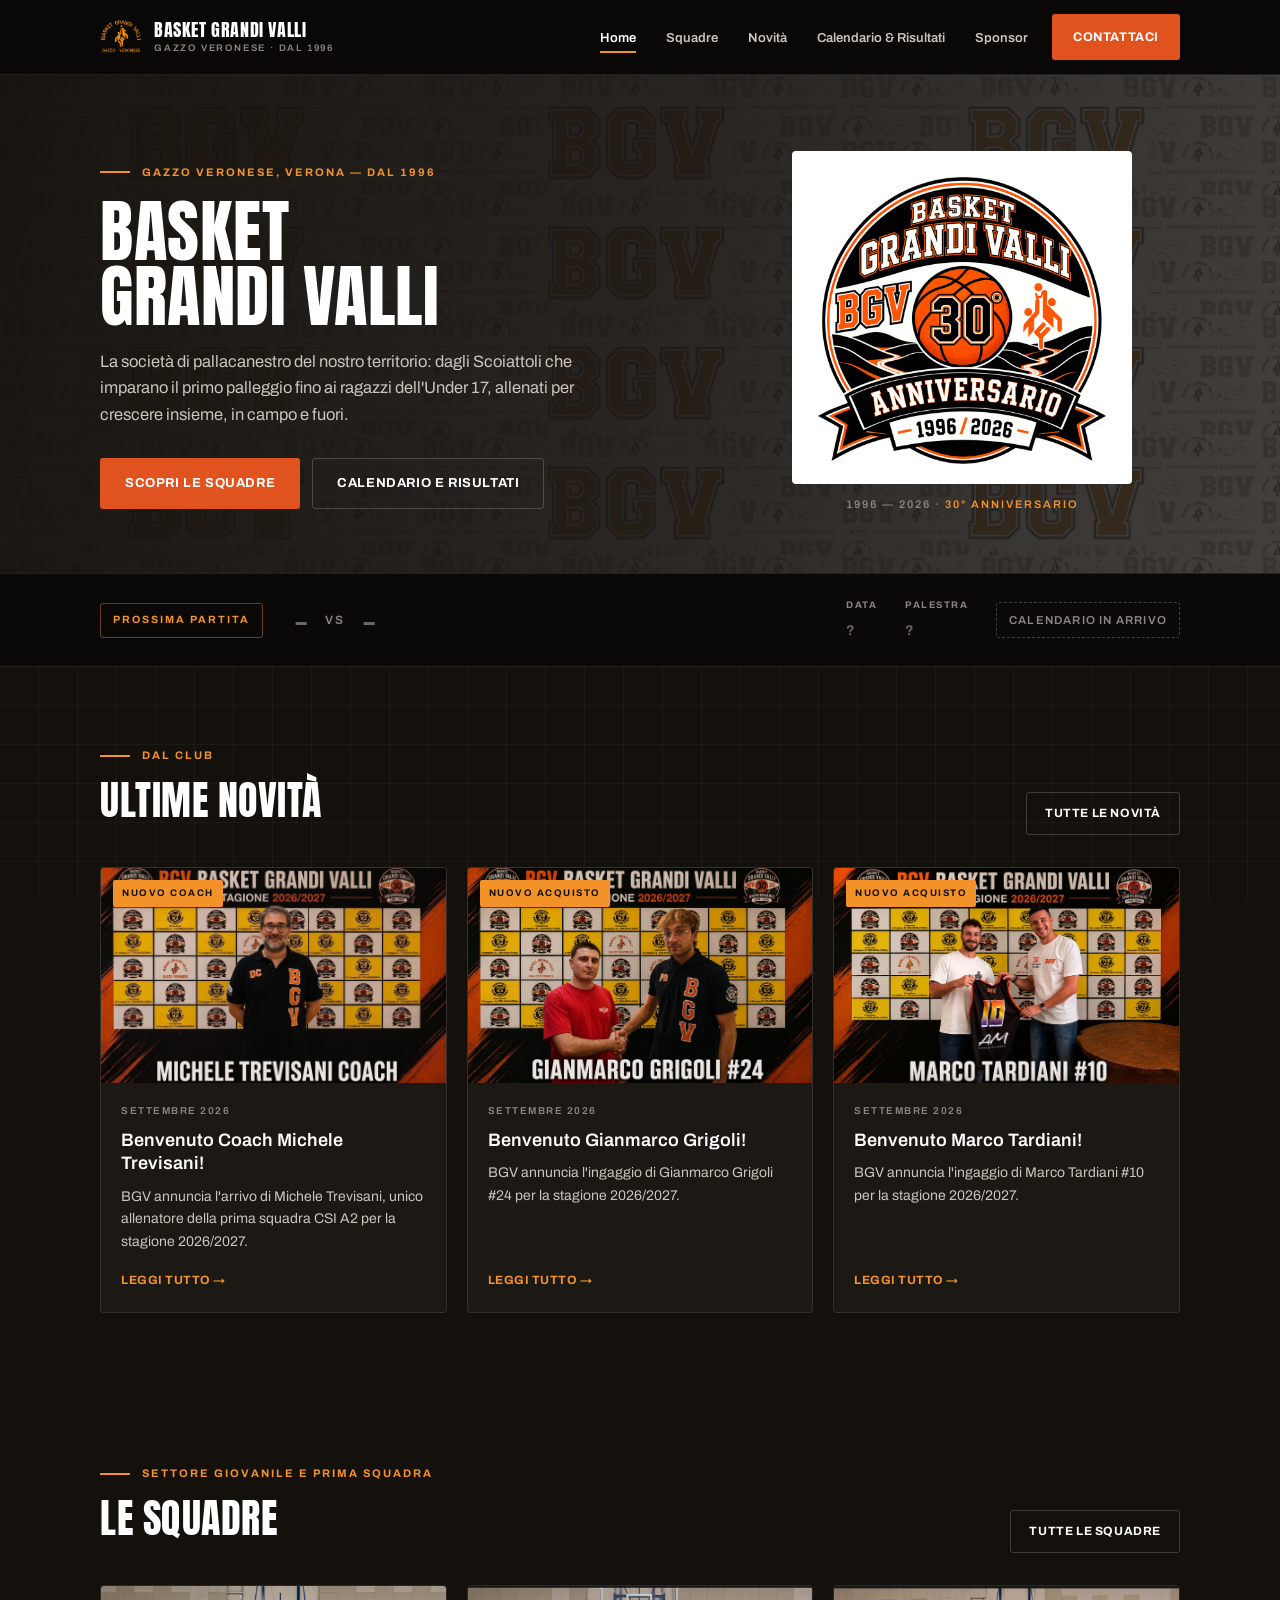
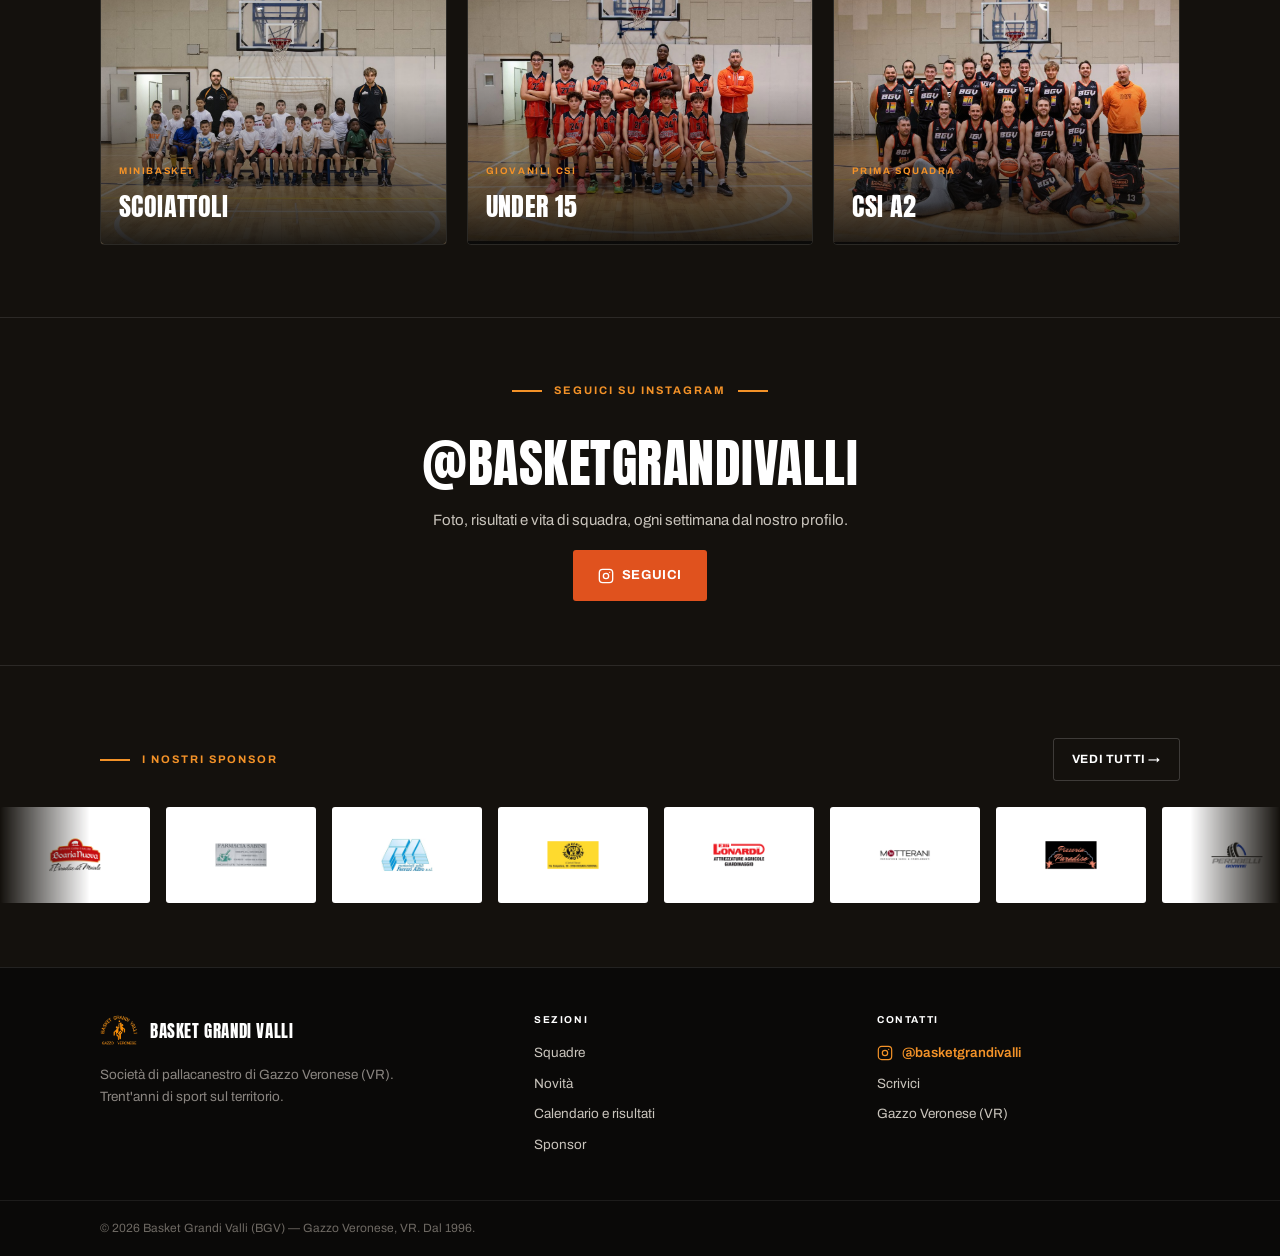
==== commit ee562bde: "Add files via upload" ====
--- a/index.html
+++ b/index.html
@@ -30,26 +30,6 @@
 <body>
 <div class="court-texture" aria-hidden="true"></div>
 
-<!-- Modale Lavinia -->
-<div class="lavinia-overlay" id="laviniaOverlay" role="dialog" aria-modal="true" aria-label="Benvenuta Lavinia">
-  <div class="lavinia-modal">
-    <button class="lavinia-close" id="laviniaClose" aria-label="Chiudi">&times;</button>
-    <div class="lavinia-icon" aria-hidden="true"><svg width="52" height="52" viewBox="0 0 24 24" fill="none" stroke="currentColor" stroke-width="1.2" stroke-linecap="round" stroke-linejoin="round"><path d="M12 11 5.2 7.1c-1-.6-2.2.1-2.2 1.3v5.2c0 1.2 1.2 1.9 2.2 1.3L12 11Z"/><path d="M12 11l6.8-3.9c1-.6 2.2.1 2.2 1.3v5.2c0 1.2-1.2 1.9-2.2 1.3L12 11Z"/><circle cx="12" cy="11" r="1.8"/><path d="M10.9 12.5 9.1 20.2"/><path d="M13.1 12.5l1.8 7.7"/></svg></div>
-    <p class="lavinia-title">Benvenuta</p>
-    <h2 class="lavinia-name">Lavinia</h2>
-    <div class="lavinia-rule" aria-hidden="true"></div>
-    <p class="lavinia-date">12 &middot; 07 &middot; 2026</p>
-    <p class="lavinia-note">Tutta la societ&agrave; BGV festeggia il tuo arrivo.</p>
-  </div>
-</div>
-<div class="topbar">
-  <div class="wrap topbar-row">
-    <button class="topbar-item topbar-lavinia" id="laviniaBtn" aria-label="Benvenuta Lavinia" title="Benvenuta Lavinia - 12.07.2026">
-      <svg width="15" height="15" viewBox="0 0 24 24" fill="none" stroke="currentColor" stroke-width="1.5" stroke-linecap="round" stroke-linejoin="round"><path d="M12 11 5.2 7.1c-1-.6-2.2.1-2.2 1.3v5.2c0 1.2 1.2 1.9 2.2 1.3L12 11Z"/><path d="M12 11l6.8-3.9c1-.6 2.2.1 2.2 1.3v5.2c0 1.2-1.2 1.9-2.2 1.3L12 11Z"/><circle cx="12" cy="11" r="1.8"/><path d="M10.9 12.5 9.1 20.2"/><path d="M13.1 12.5l1.8 7.7"/></svg>
-      <span>Benvenuta Lavinia</span>
-    </button>
-  </div>
-</div>
 <header class="site-header">
   <div class="wrap">
     <a href="/" class="brand">
@@ -126,6 +106,18 @@
       <div class="preview-grid">
         <a href="/novita" class="preview-card reveal">
           <div class="preview-img">
+            <img src="assets/novita/trevisani-2026.jpg" alt="Coach Michele Trevisani, nuovo allenatore della prima squadra CSI A2" loading="lazy">
+            <span class="preview-tag">Nuovo coach</span>
+          </div>
+          <div class="preview-body">
+            <span class="preview-date">Settembre 2026</span>
+            <h3>Benvenuto Coach Michele Trevisani!</h3>
+            <p>BGV annuncia l'arrivo di Michele Trevisani, unico allenatore della prima squadra CSI A2 per la stagione 2026/2027.</p>
+            <span class="preview-cta">Leggi tutto &rarr;</span>
+          </div>
+        </a>
+        <a href="/novita" class="preview-card reveal">
+          <div class="preview-img">
             <img src="assets/novita/grigoli-2026.jpg" alt="Gianmarco Grigoli #24 nuovo acquisto BGV" loading="lazy">
             <span class="preview-tag">Nuovo acquisto</span>
           </div>
@@ -146,18 +138,6 @@
             <h3>Benvenuto Marco Tardiani!</h3>
             <p>BGV annuncia l'ingaggio di Marco Tardiani #10 per la stagione 2026/2027.</p>
             <span class="preview-cta">Leggi tutto &rarr;</span>
-          </div>
-        </a>
-        <a href="/risultati" class="preview-card reveal">
-          <div class="preview-img preview-img-dark">
-            <img src="assets/risultati/splash-volley-2026-terzo-posto.jpg" alt="Terzo posto Splash Volley 2026" loading="lazy">
-            <span class="preview-tag preview-tag-mattone">Risultati</span>
-          </div>
-          <div class="preview-body">
-            <span class="preview-date">Giugno 2026</span>
-            <h3>Terzo posto allo Splash Volley 2026</h3>
-            <p>Un grande risultato per i nostri ragazzi al torneo estivo di Splash Volley.</p>
-            <span class="preview-cta">Vedi tutti i risultati &rarr;</span>
           </div>
         </a>
       </div>
--- a/style.css
+++ b/style.css
@@ -936,109 +936,6 @@
   transition: opacity .6s cubic-bezier(0.16, 1, 0.3, 1), transform .6s cubic-bezier(0.16, 1, 0.3, 1);
 }
 .reveal.is-visible{ opacity: 1; transform: translateY(0); }
-
-/* ---------- barra annunci (Lavinia) ---------- */
-.topbar{
-  background: linear-gradient(90deg, rgba(243,146,40,.10), rgba(233,138,175,.08));
-  border-bottom: 1px solid var(--linea);
-}
-.topbar-row{
-  display:flex;
-  align-items:center;
-  justify-content:center;
-  gap: 16px;
-  padding: 8px 40px;
-  flex-wrap: wrap;
-}
-.topbar-item{
-  display:flex;
-  align-items:center;
-  gap: 6px;
-  background:none;
-  border:none;
-  padding: 2px 0;
-  font-family: var(--sans);
-  font-size: 11px;
-  font-weight: 700;
-  letter-spacing: 0.8px;
-  text-transform: uppercase;
-  white-space: nowrap;
-  cursor: pointer;
-  transition: opacity .15s;
-}
-.topbar-item:hover{ opacity: .8; }
-.topbar-lavinia{ color: var(--rosa); }
-
-.lavinia-overlay{
-  position: fixed;
-  inset: 0;
-  background: rgba(10,9,8,0.7);
-  backdrop-filter: blur(6px);
-  z-index: 1000;
-  display:flex;
-  align-items:center;
-  justify-content:center;
-  opacity: 0;
-  pointer-events: none;
-  transition: opacity .3s ease;
-  padding: 24px;
-}
-.lavinia-overlay.is-open{ opacity: 1; pointer-events: all; }
-.lavinia-modal{
-  background: linear-gradient(180deg, #FFF7FA 0%, #FFEFF5 100%);
-  border: 1px solid rgba(233,138,175,.45);
-  border-radius: var(--r-card);
-  padding: 36px 34px 32px;
-  text-align: center;
-  max-width: 420px;
-  width: 100%;
-  box-shadow: 0 24px 60px rgba(0,0,0,.45);
-  transform: scale(0.96) translateY(10px);
-  transition: transform .3s cubic-bezier(0.16,1,0.3,1);
-  position: relative;
-}
-.lavinia-overlay.is-open .lavinia-modal{ transform: scale(1) translateY(0); }
-.lavinia-close{
-  position: absolute;
-  top: 10px; right: 14px;
-  background: none;
-  border: none;
-  font-family: var(--sans);
-  font-size: 20px;
-  color: #C97793;
-  cursor: pointer;
-  line-height: 1;
-}
-.lavinia-icon{ display:flex; justify-content:center; color: #E07C9F; margin-bottom: 18px; }
-.lavinia-title{
-  font-family: var(--sans);
-  font-size: 10px;
-  font-weight: 700;
-  letter-spacing: 2.4px;
-  text-transform: uppercase;
-  color: #B9748F;
-  margin: 0 0 12px;
-}
-.lavinia-name{
-  font-family: var(--display);
-  font-weight: 400;
-  font-size: 54px;
-  letter-spacing: 0.5px;
-  text-transform: uppercase;
-  color: var(--bosco);
-  margin: 0 0 14px;
-  line-height: 1;
-}
-.lavinia-rule{ width: 34px; height: 2px; background: #E07C9F; margin: 0 auto 14px; }
-.lavinia-date{
-  font-family: var(--sans);
-  font-size: 13px;
-  font-weight: 600;
-  letter-spacing: 3px;
-  color: #8A6373;
-  margin: 0;
-}
-.lavinia-note{ margin: 16px 0 0; font-size: 13px; color: #7A6470; }
 
 /* ---------- responsive ---------- */
 @media (max-width: 980px){
@@ -1089,8 +986,6 @@
   .team-card-senior .team-card-body{ padding: 20px 20px 24px; }
   .contact-card{ padding: 22px 20px; }
   .map-frame, .map-frame iframe{ min-height: 260px; }
-  .topbar-row{ padding: 7px 18px; gap: 10px; }
-  .topbar-item span{ display:none; }
 }
 
 /* ---------- Instagram: muro a due file ---------- */
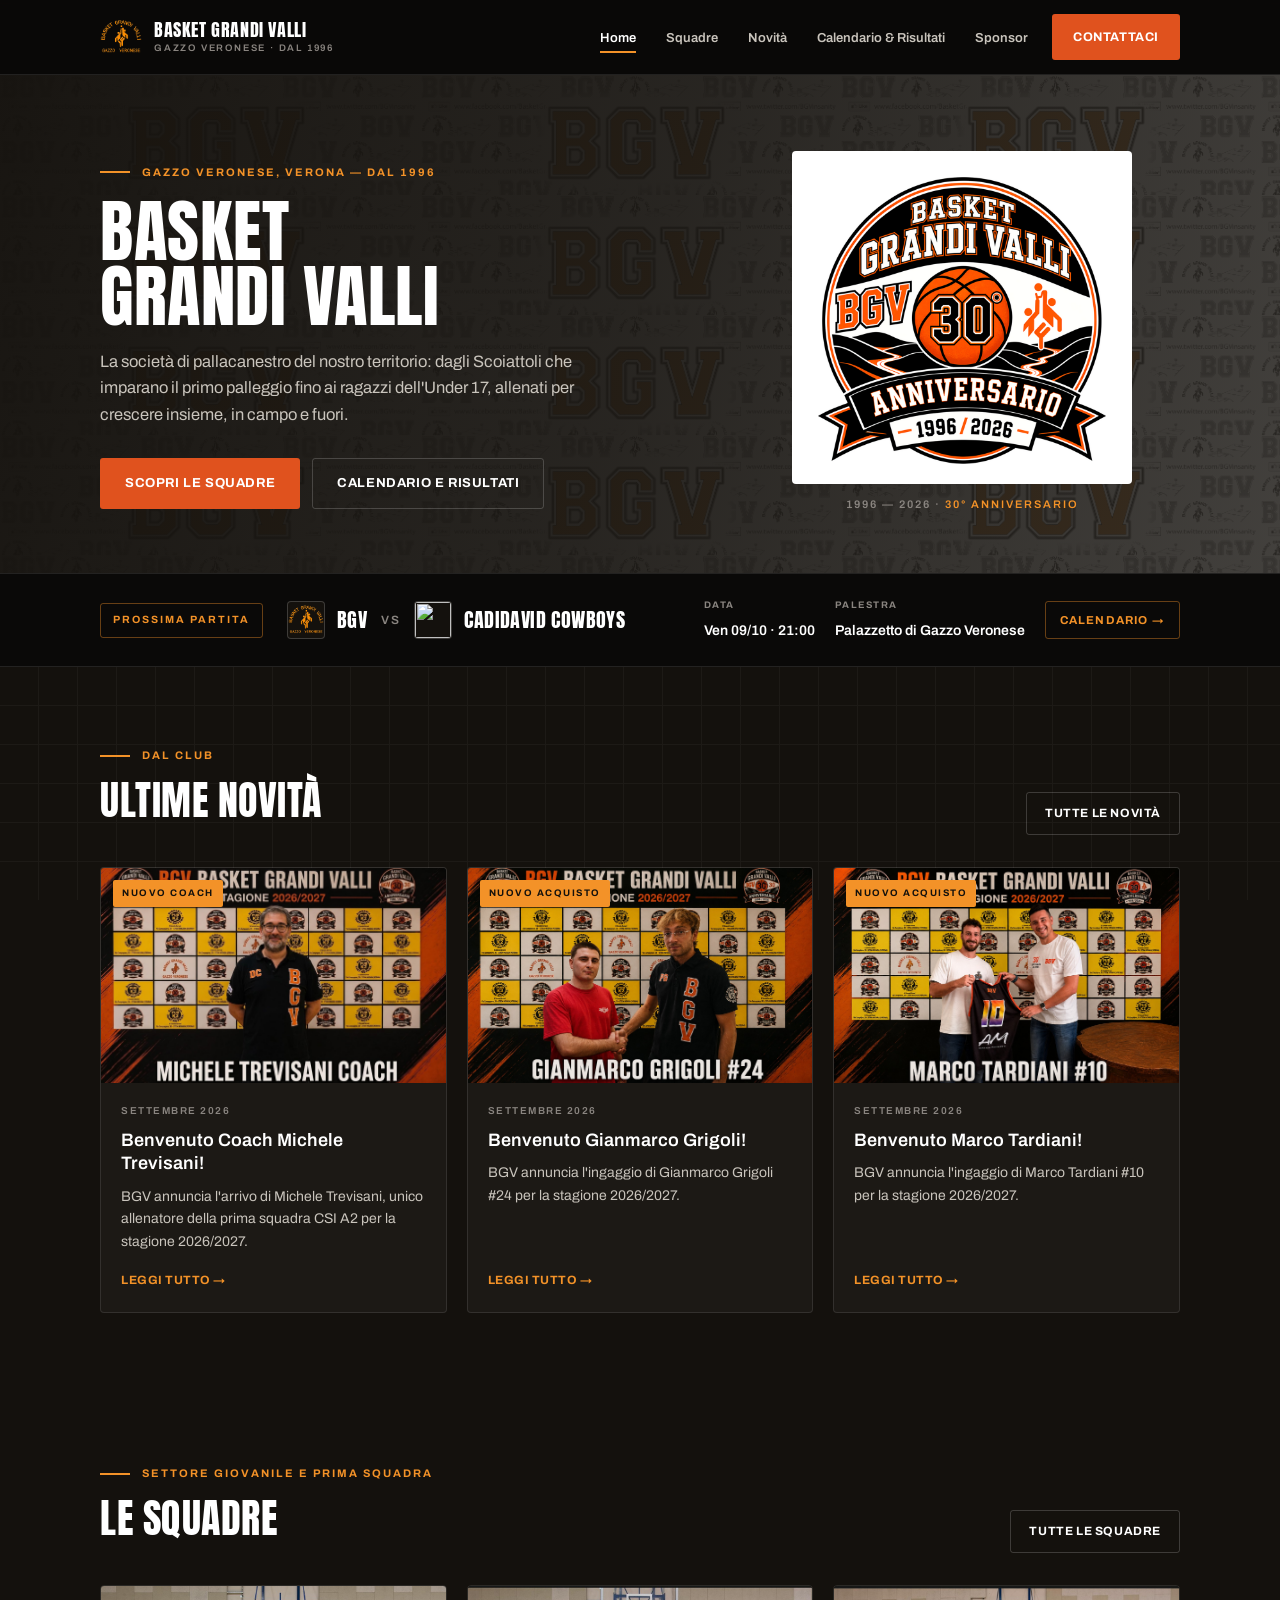
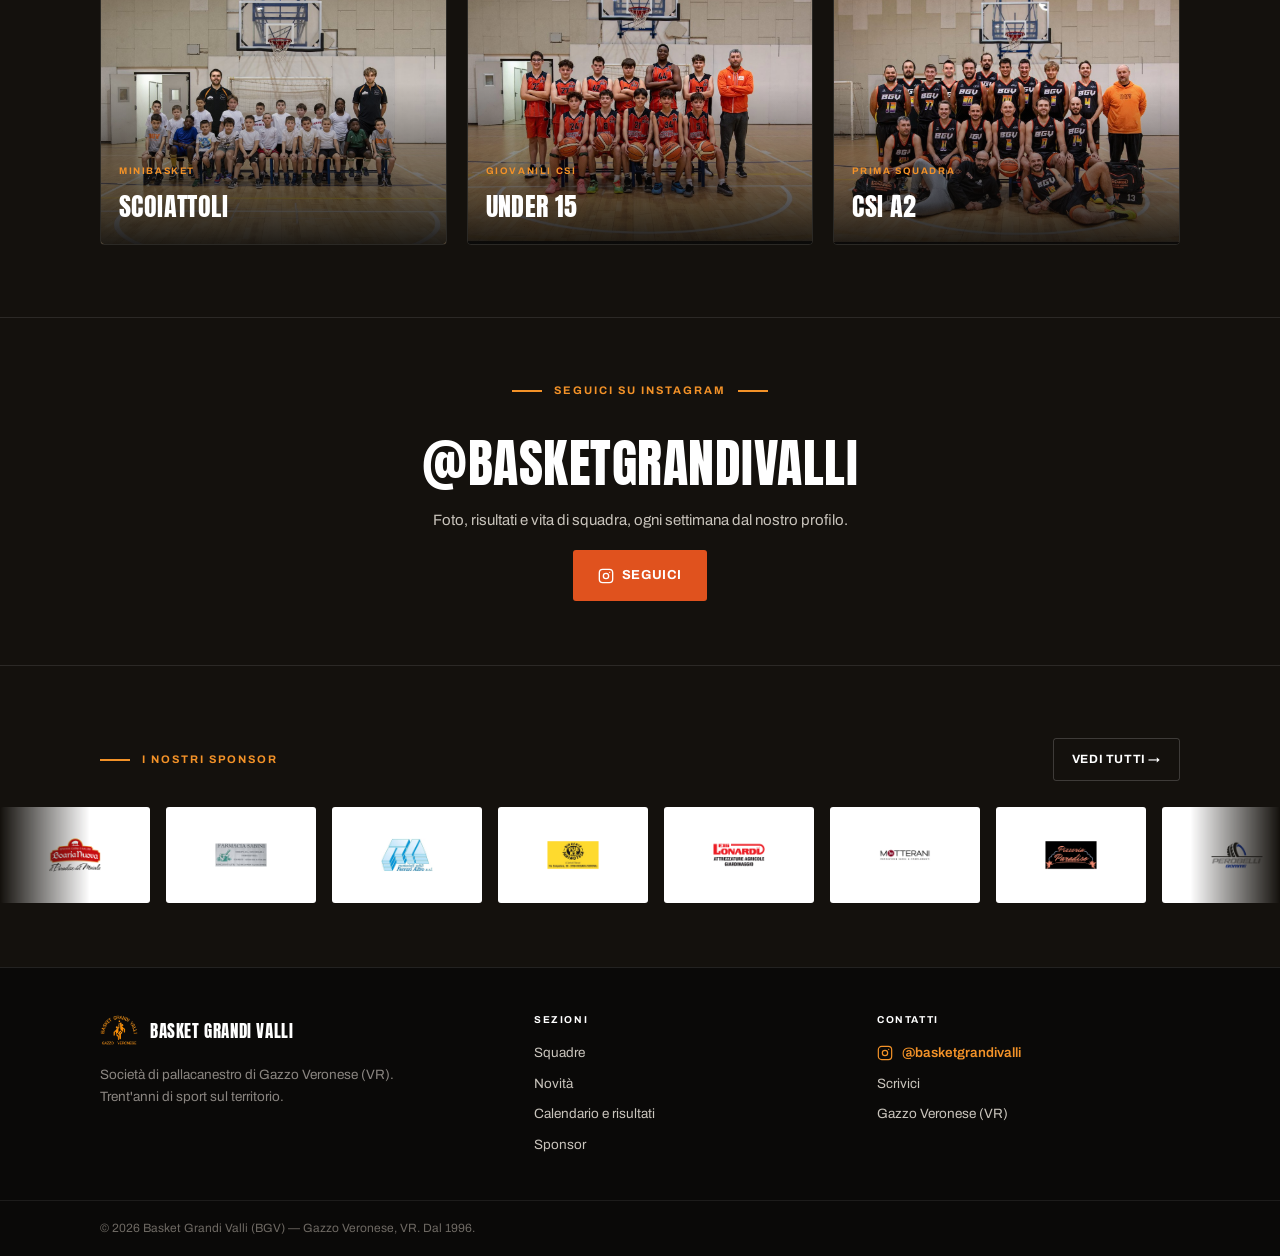
==== commit 7e6dda4b: "Add files via upload" ====
--- a/index.html
+++ b/index.html
@@ -76,19 +76,19 @@
     </div>
   </section>
 
-  <!-- PROSSIMA PARTITA (dati in arrivo) -->
-  <div class="next-match">
+  <!-- PROSSIMA PARTITA -->
+  <div class="next-match is-set">
     <div class="wrap">
       <span class="next-match-label">Prossima partita</span>
       <div class="next-match-teams">
-        <span class="next-match-team">&mdash;</span>
+        <span class="next-match-team"><span class="team-logo"><img src="assets/logo-bgv.png" alt="" width="40" height="40"></span>BGV</span>
         <span class="next-match-vs">vs</span>
-        <span class="next-match-team">&mdash;</span>
+        <span class="next-match-team"><span class="team-logo"><img src="assets/loghi/cadidavid-cowboys.jpg" alt="" width="40" height="40"></span>Cadidavid Cowboys</span>
       </div>
       <div class="next-match-meta">
-        <div><h4>Data</h4><p>?</p></div>
-        <div><h4>Palestra</h4><p>?</p></div>
-        <span class="next-match-soon">Calendario in arrivo</span>
+        <div><h4>Data</h4><p>Ven 09/10 &middot; 21:00</p></div>
+        <div><h4>Palestra</h4><p>Palazzetto di Gazzo Veronese</p></div>
+        <a class="next-match-link" href="/risultati">Calendario &rarr;</a>
       </div>
     </div>
   </div>
--- a/style.css
+++ b/style.css
@@ -577,7 +577,7 @@
 .partnership-image{ border-radius: var(--r-card); overflow:hidden; border: 1px solid var(--linea); }
 
 /* ---------- squadre ---------- */
-.identity-grid{ display:grid; grid-template-columns: 1fr 1fr; gap: 20px; margin-bottom: 44px; }
+.identity-grid{ display:grid; grid-template-columns: repeat(3, 1fr); gap: 20px; margin-bottom: 44px; }
 .identity-card{
   background: rgba(255,255,255,0.035);
   border: 1px solid var(--linea);
@@ -590,6 +590,7 @@
 }
 .identity-card img{ max-height: 190px; width:auto; margin: 0 auto 18px; }
 .identity-card.jersey-card img{ max-height: 190px; border-radius: 3px; }
+.identity-card .jersey-video{ height: 190px; width: auto; max-width: 100%; margin: 0 auto 18px; border-radius: 3px; display:block; object-fit: cover; }
 .identity-card h4{
   font-size: 10px;
   font-weight: 700;
@@ -848,6 +849,57 @@
   align-items:center;
   justify-content:center;
   min-height: 240px;
+}
+
+/* ---------- partita (calendario + home) ---------- */
+.team-logo{ flex:none; display:inline-flex; align-items:center; justify-content:center; overflow:hidden;
+  width:56px; height:56px; border-radius:var(--r-card); background:var(--bosco); border:1px solid var(--linea-forte); }
+.team-logo img{ width:100%; height:100%; object-fit:contain; }
+.team-logo img[src$=".jpg"]{ object-fit:cover; }
+.cal-team-label{ margin-bottom: 26px; }
+.cal-match{ display:grid; grid-template-columns:auto 1fr auto; align-items:center; gap:28px;
+  padding:24px 28px; border:1px solid var(--linea-forte); border-left:3px solid var(--ambra);
+  border-radius:var(--r-card); background:rgba(255,255,255,.03); }
+.cal-match-date{ display:flex; flex-direction:column; align-items:center; min-width:72px; padding-right:28px;
+  border-right:1px solid var(--linea); line-height:1; text-transform:uppercase; }
+.cal-match-day, .cal-match-month{ font-size:11px; font-weight:700; letter-spacing:2px; color:var(--ambra); }
+.cal-match-num{ font-family:var(--display); font-size:44px; color:var(--crema); margin:6px 0; }
+.cal-match-tags{ display:flex; gap:8px; flex-wrap:wrap; margin-bottom:14px; }
+.cal-match-tag{ font-size:9.5px; font-weight:700; letter-spacing:1.5px; text-transform:uppercase; padding:5px 9px;
+  border-radius:2px; color:var(--crema-dim); border:1px solid var(--linea-forte); }
+.cal-match-tag.is-home{ color:var(--ambra); border-color:rgba(243,146,40,.4); }
+.cal-match-teams{ display:flex; align-items:center; gap:20px; flex-wrap:wrap; }
+.cal-match-team{ display:flex; align-items:center; gap:14px; }
+.cal-match-team strong{ font-family:var(--display); font-weight:400; font-size:24px; letter-spacing:.4px; text-transform:uppercase; line-height:1.05; }
+.cal-match-vs{ font-size:12px; font-weight:600; letter-spacing:1.6px; text-transform:uppercase; color:var(--acciaio); }
+.cal-match-info{ display:flex; flex-direction:column; align-items:flex-start; gap:12px; padding-left:28px; border-left:1px solid var(--linea); }
+.cal-match-info h4{ margin:0 0 4px; font-size:9.5px; letter-spacing:1.5px; text-transform:uppercase; color:var(--acciaio); }
+.cal-match-info p{ margin:0; font-size:14px; font-weight:600; color:var(--crema); }
+
+.next-match.is-set .wrap{ gap: 24px; }
+.next-match.is-set .next-match-teams{ gap: 14px; }
+.next-match.is-set .next-match-meta{ gap: 20px; }
+.next-match.is-set .next-match-team{ font-size:20px; display:inline-flex; align-items:center; gap:12px; color:var(--crema); }
+.next-match.is-set .team-logo{ width:38px; height:38px; }
+.next-match.is-set .next-match-meta p{ color:var(--crema); }
+.next-match-link{ flex:none; white-space:nowrap; font-size:11.5px; font-weight:700; letter-spacing:1.2px; text-transform:uppercase;
+  color:var(--ambra); border:1px solid rgba(243,146,40,.4); padding:9px 14px; border-radius:var(--r-pill); }
+.next-match-link:hover{ border-color:var(--ambra); color:var(--ambra-soft); }
+
+@media (max-width: 980px){
+  .cal-match{ grid-template-columns:auto 1fr; }
+  .cal-match-info{ grid-column:1 / -1; flex-direction:row; flex-wrap:wrap; align-items:center; gap:24px;
+    padding:18px 0 0; border-left:0; border-top:1px solid var(--linea); }
+}
+@media (max-width: 620px){
+  .cal-block-header{ flex-wrap:wrap; }
+  .cal-match{ grid-template-columns:1fr; gap:18px; padding:20px; }
+  .cal-match-date{ flex-direction:row; gap:8px; align-items:baseline; padding:0 0 14px; border-right:0; border-bottom:1px solid var(--linea); min-width:0; }
+  .cal-match-num{ font-size:30px; margin:0; }
+  .cal-match-teams{ flex-direction:column; align-items:flex-start; gap:10px; }
+  .cal-match-team strong{ font-size:21px; }
+  .next-match-teams{ flex-wrap:wrap; gap:12px; }
+  .next-match.is-set .next-match-team{ font-size:19px; }
 }
 
 /* ---------- contatti ---------- */
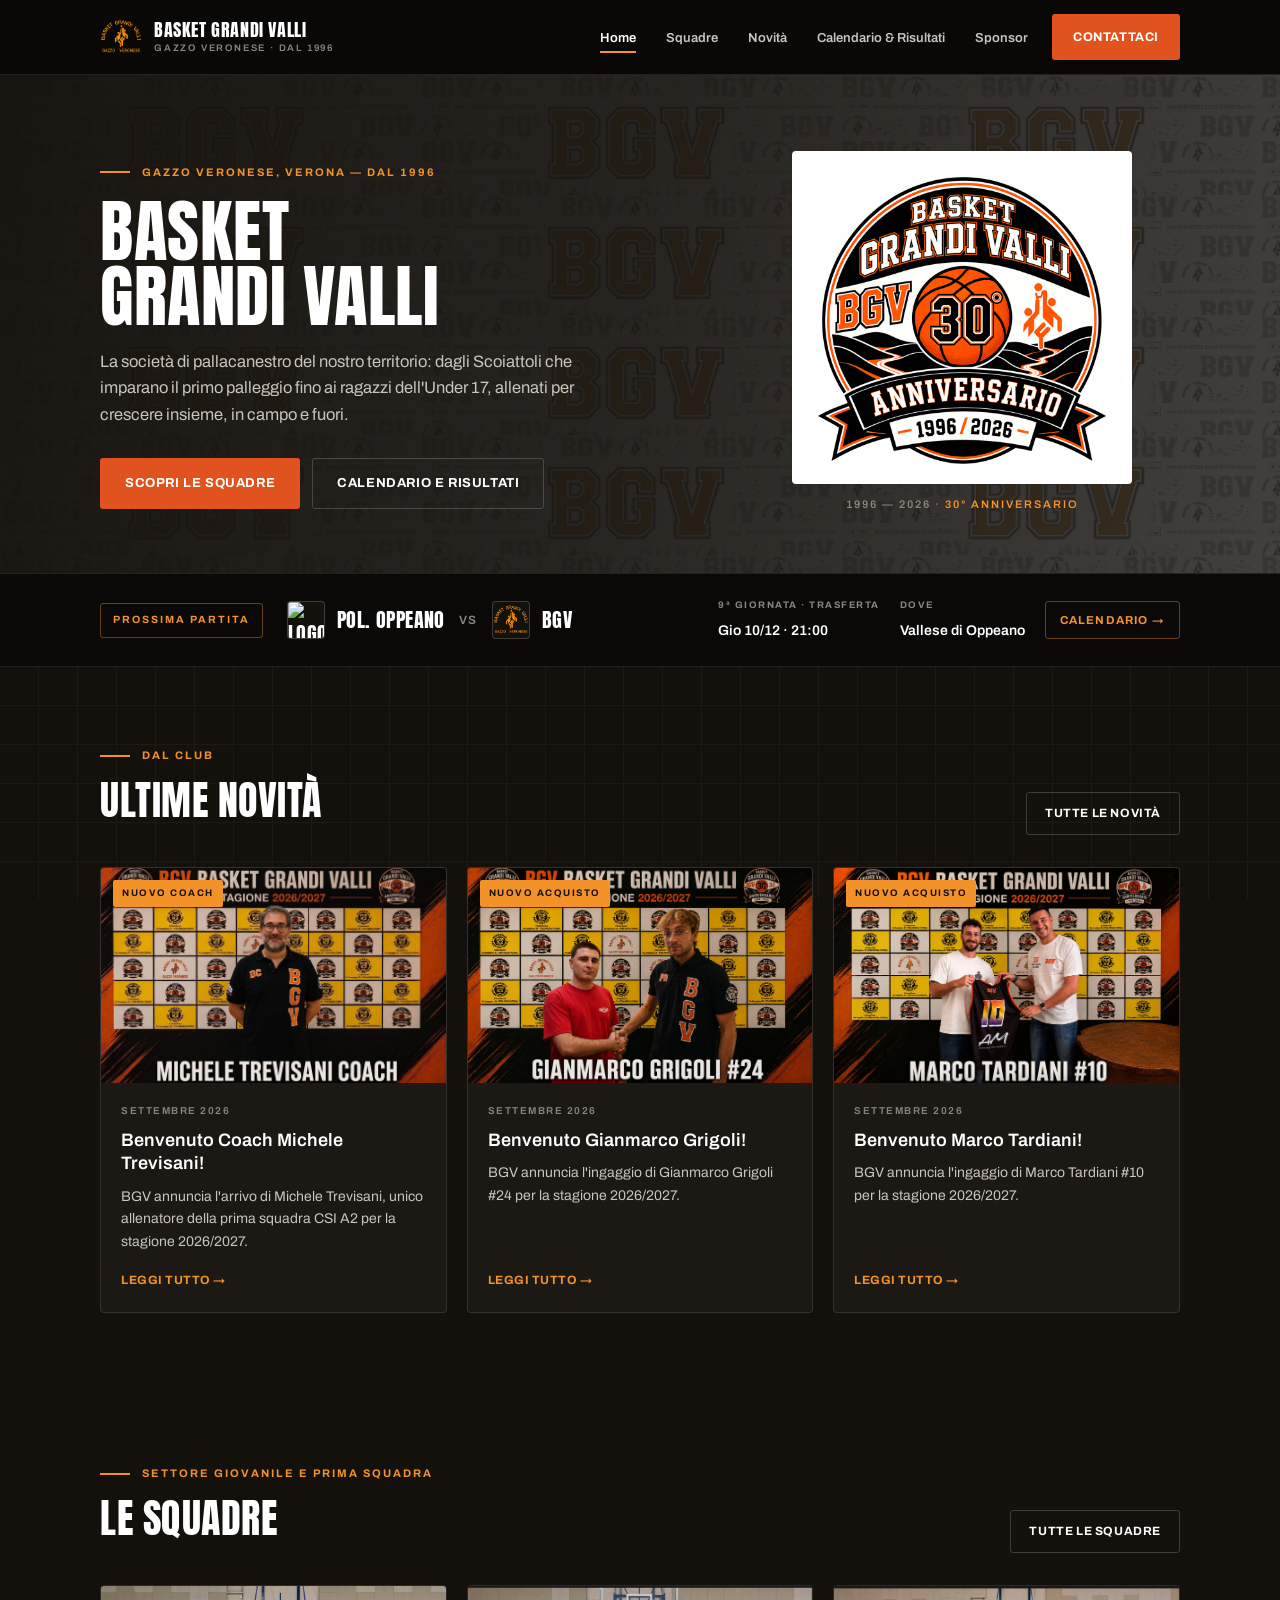
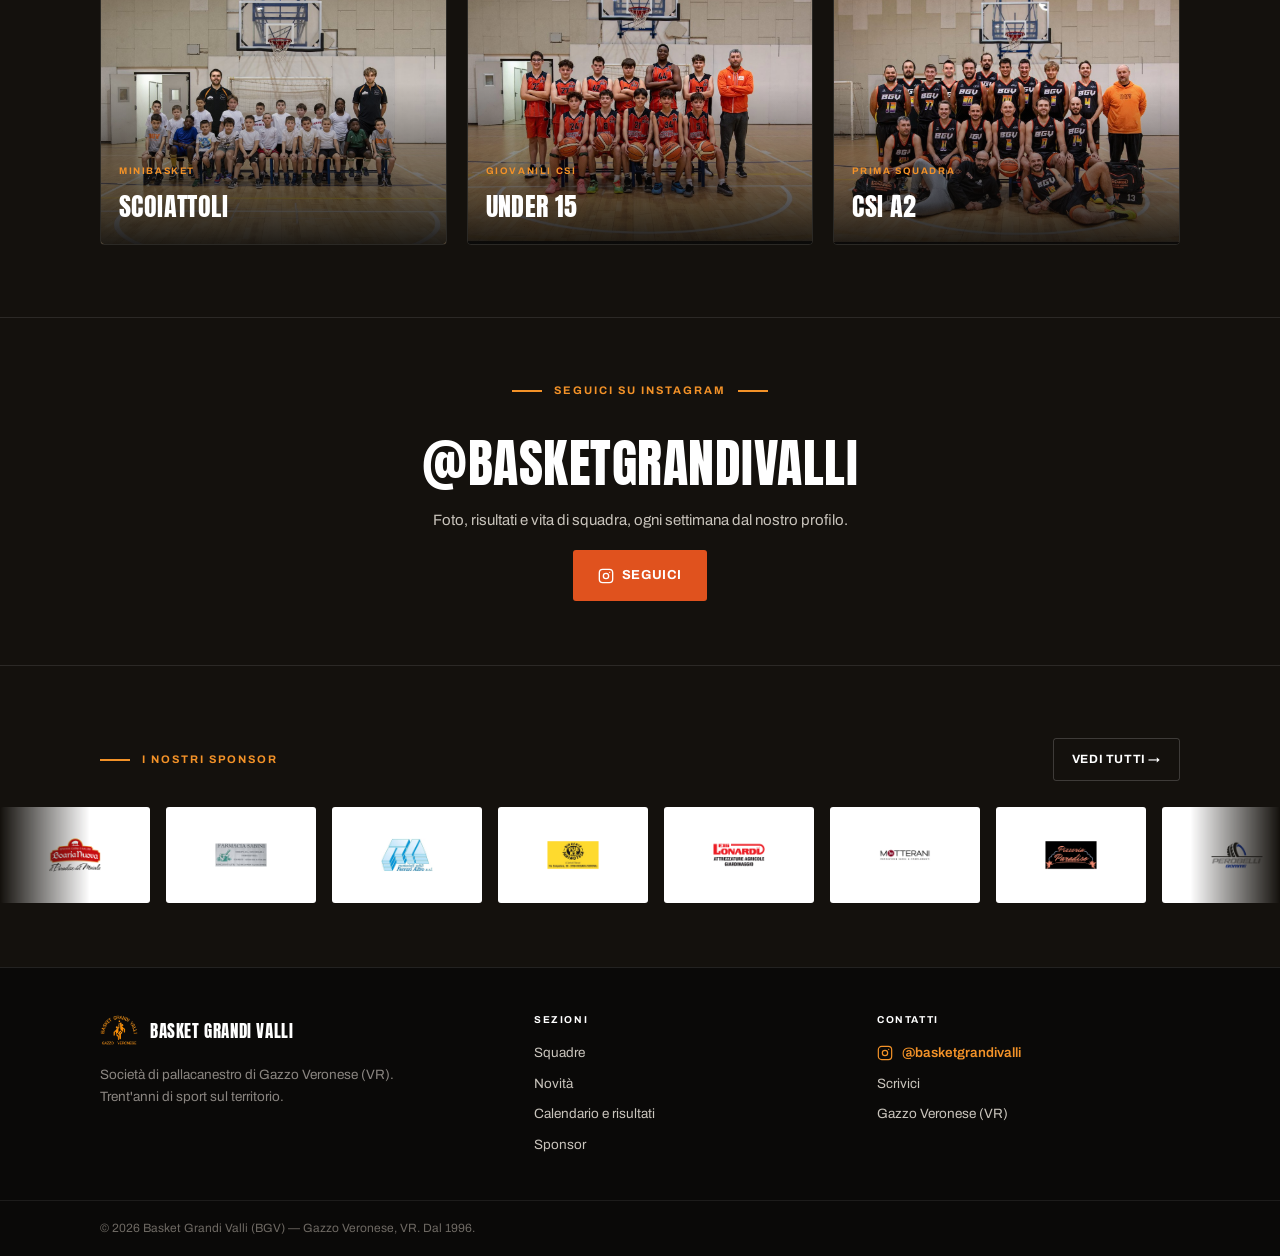
==== commit f7a6cae7: "Add files via upload" ====
--- a/index.html
+++ b/index.html
@@ -77,7 +77,7 @@
   </section>
 
   <!-- PROSSIMA PARTITA -->
-  <div class="next-match is-set">
+  <div class="next-match is-set" id="nextMatch">
     <div class="wrap">
       <span class="next-match-label">Prossima partita</span>
       <div class="next-match-teams">
@@ -86,8 +86,8 @@
         <span class="next-match-team"><span class="team-logo"><img src="assets/loghi/cadidavid-cowboys.jpg" alt="" width="40" height="40"></span>Cadidavid Cowboys</span>
       </div>
       <div class="next-match-meta">
-        <div><h4>Data</h4><p>Ven 09/10 &middot; 21:00</p></div>
-        <div><h4>Palestra</h4><p>Palazzetto di Gazzo Veronese</p></div>
+        <div><h4>Fuori campionato &middot; In casa</h4><p>Ven 09/10 &middot; 21:00</p></div>
+        <div><h4>Dove</h4><p>Gazzo Veronese</p></div>
         <a class="next-match-link" href="/risultati">Calendario &rarr;</a>
       </div>
     </div>
@@ -261,6 +261,7 @@
     </div>
   </div>
 </footer>
+<script src="/partite.js"></script>
 <script src="script.js"></script>
 </body>
 </html>
--- a/style.css
+++ b/style.css
@@ -857,8 +857,8 @@
 .team-logo img{ width:100%; height:100%; object-fit:contain; }
 .team-logo img[src$=".jpg"]{ object-fit:cover; }
 .cal-team-label{ margin-bottom: 26px; }
-.cal-match{ display:grid; grid-template-columns:auto 1fr auto; align-items:center; gap:28px;
-  padding:24px 28px; border:1px solid var(--linea-forte); border-left:3px solid var(--ambra);
+.cal-match{ display:grid; grid-template-columns:auto 1fr 290px; align-items:center; gap:28px;
+  padding:24px 28px; border:1px solid var(--linea-forte); border-left:3px solid var(--linea-forte);
   border-radius:var(--r-card); background:rgba(255,255,255,.03); }
 .cal-match-date{ display:flex; flex-direction:column; align-items:center; min-width:72px; padding-right:28px;
   border-right:1px solid var(--linea); line-height:1; text-transform:uppercase; }
@@ -876,6 +876,24 @@
 .cal-match-info h4{ margin:0 0 4px; font-size:9.5px; letter-spacing:1.5px; text-transform:uppercase; color:var(--acciaio); }
 .cal-match-info p{ margin:0; font-size:14px; font-weight:600; color:var(--crema); }
 
+.cal-list{ display:flex; flex-direction:column; gap:14px; }
+.cal-match.is-next{ border-color:rgba(243,146,40,.45); border-left-color:var(--ambra); background:rgba(243,146,40,.05); }
+.cal-match.is-played{ opacity:.62; }
+.cal-match.is-played:hover{ opacity:1; }
+.cal-match-tag.is-next{ color:var(--bosco); background:var(--ambra); border-color:var(--ambra); }
+.cal-match-info a{ color:var(--crema); border-bottom:1px solid rgba(243,146,40,.5); }
+.cal-match-info a:hover{ color:var(--ambra); }
+.cal-match-info a.btn{ border-bottom:1px solid var(--linea-forte); }
+.cal-match-info small{ display:block; margin-top:3px; font-size:12px; color:var(--acciaio); max-width:240px; line-height:1.4; }
+.cal-score{ font-family:var(--display); font-weight:400 !important; font-size:26px !important; letter-spacing:.5px; }
+.cal-score.is-win{ color:var(--ambra) !important; }
+.team-logo.is-empty{ font-family:var(--display); font-size:24px; color:var(--acciaio); border-style:dashed; background:rgba(255,255,255,.02); }
+.next-match .team-logo.is-empty{ font-size:18px; }
+.cal-rest{ display:flex; align-items:center; gap:14px; flex-wrap:wrap; padding:14px 28px; border:1px dashed rgba(255,255,255,.16);
+  border-radius:var(--r-card); font-size:14px; color:var(--crema-dim); }
+.cal-rest.is-played{ opacity:.62; }
+.cal-rest-date{ margin-left:auto; font-size:12px; color:var(--acciaio); }
+
 .next-match.is-set .wrap{ gap: 24px; }
 .next-match.is-set .next-match-teams{ gap: 14px; }
 .next-match.is-set .next-match-meta{ gap: 20px; }
@@ -893,6 +911,8 @@
 }
 @media (max-width: 620px){
   .cal-block-header{ flex-wrap:wrap; }
+  .cal-rest{ padding:14px 18px; }
+  .cal-rest-date{ margin-left:0; width:100%; }
   .cal-match{ grid-template-columns:1fr; gap:18px; padding:20px; }
   .cal-match-date{ flex-direction:row; gap:8px; align-items:baseline; padding:0 0 14px; border-right:0; border-bottom:1px solid var(--linea); min-width:0; }
   .cal-match-num{ font-size:30px; margin:0; }
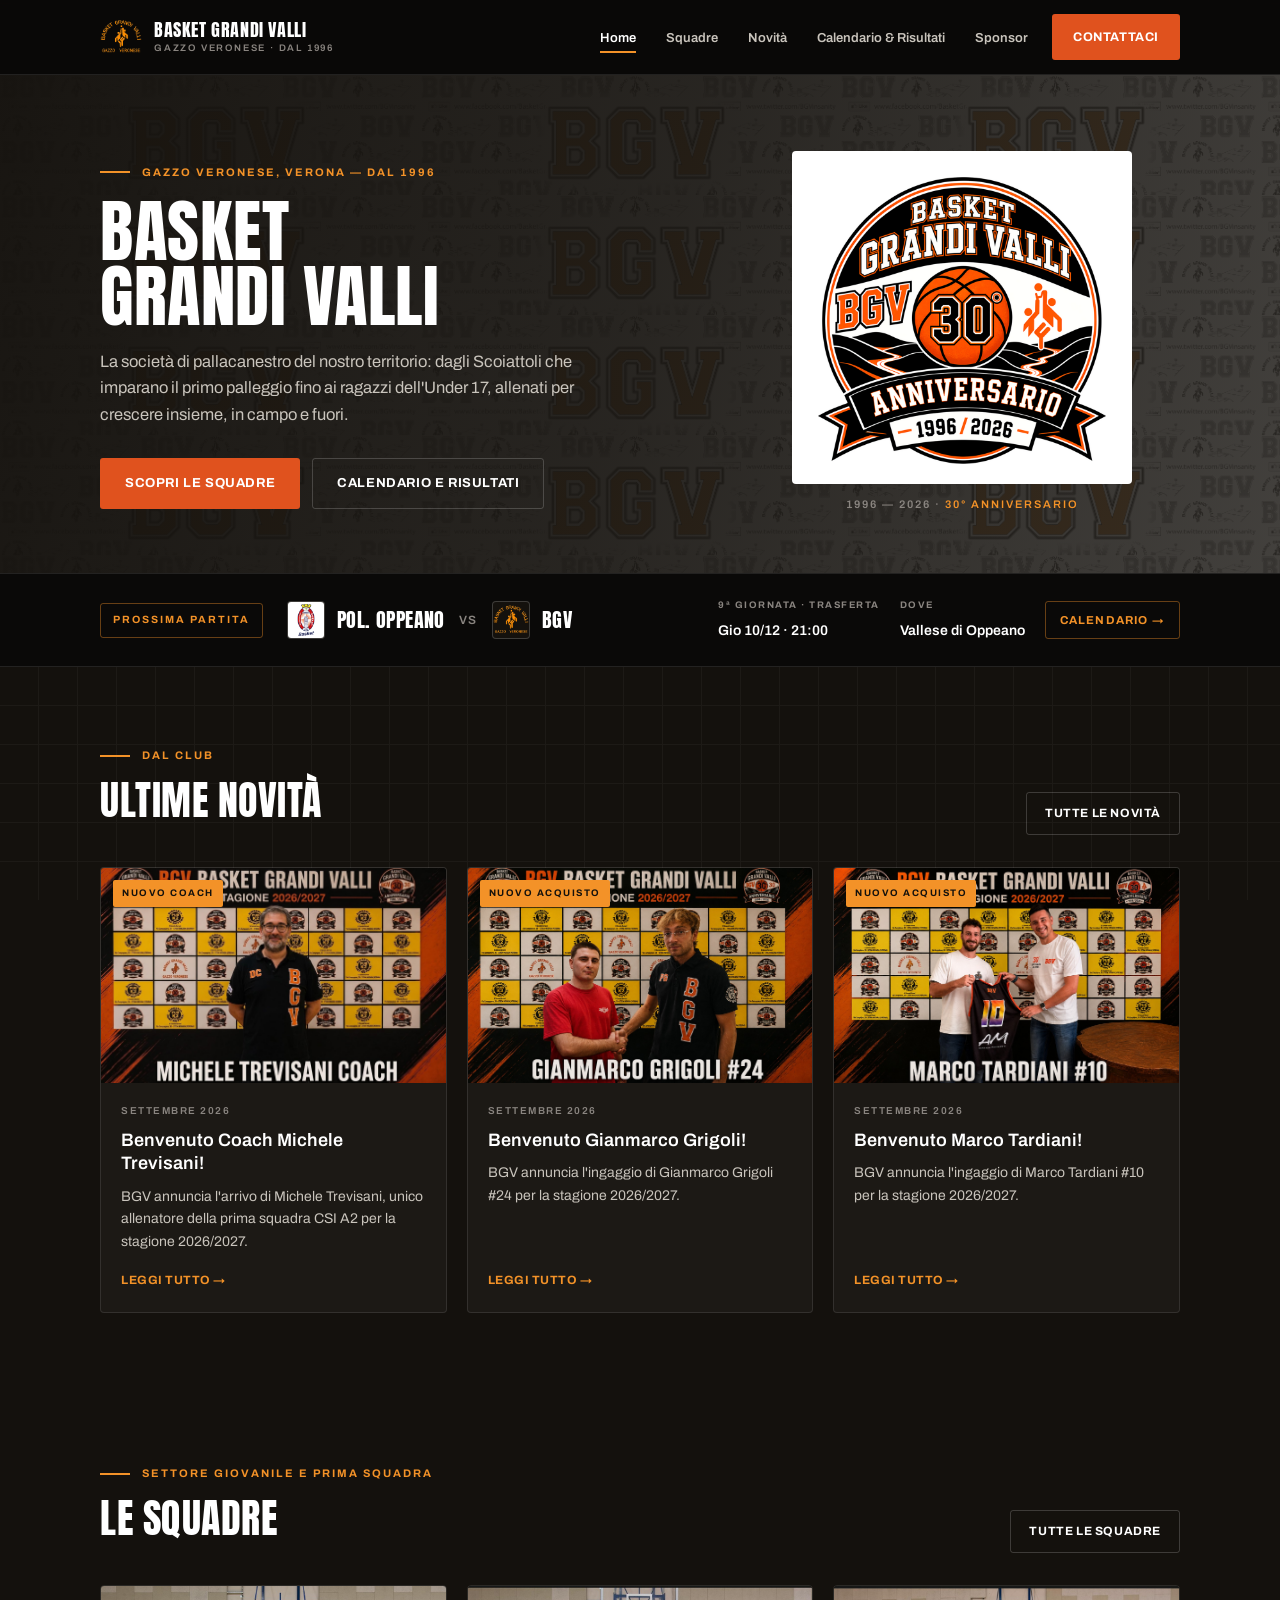
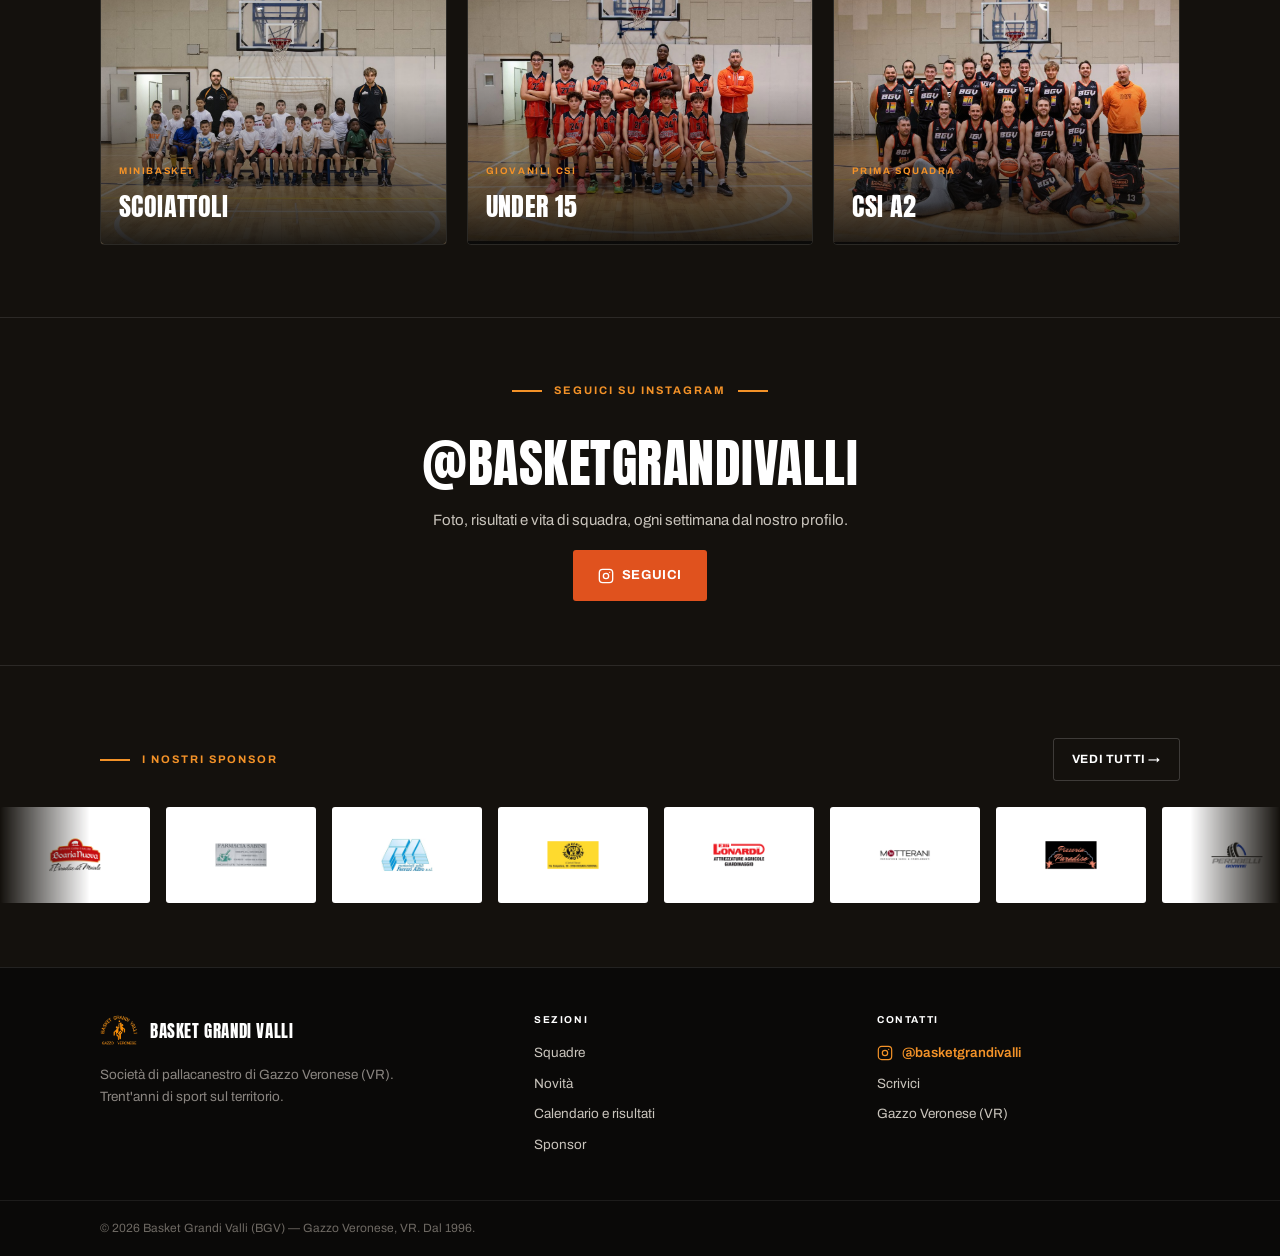
==== commit b8ef1096: "Add files via upload" ====
--- a/index.html
+++ b/index.html
@@ -86,7 +86,7 @@
         <span class="next-match-team"><span class="team-logo"><img src="assets/loghi/cadidavid-cowboys.jpg" alt="" width="40" height="40"></span>Cadidavid Cowboys</span>
       </div>
       <div class="next-match-meta">
-        <div><h4>Fuori campionato &middot; In casa</h4><p>Ven 09/10 &middot; 21:00</p></div>
+        <div><h4>Coppa CSI Verona &middot; In casa</h4><p>Ven 09/10 &middot; 21:00</p></div>
         <div><h4>Dove</h4><p>Gazzo Veronese</p></div>
         <a class="next-match-link" href="/risultati">Calendario &rarr;</a>
       </div>
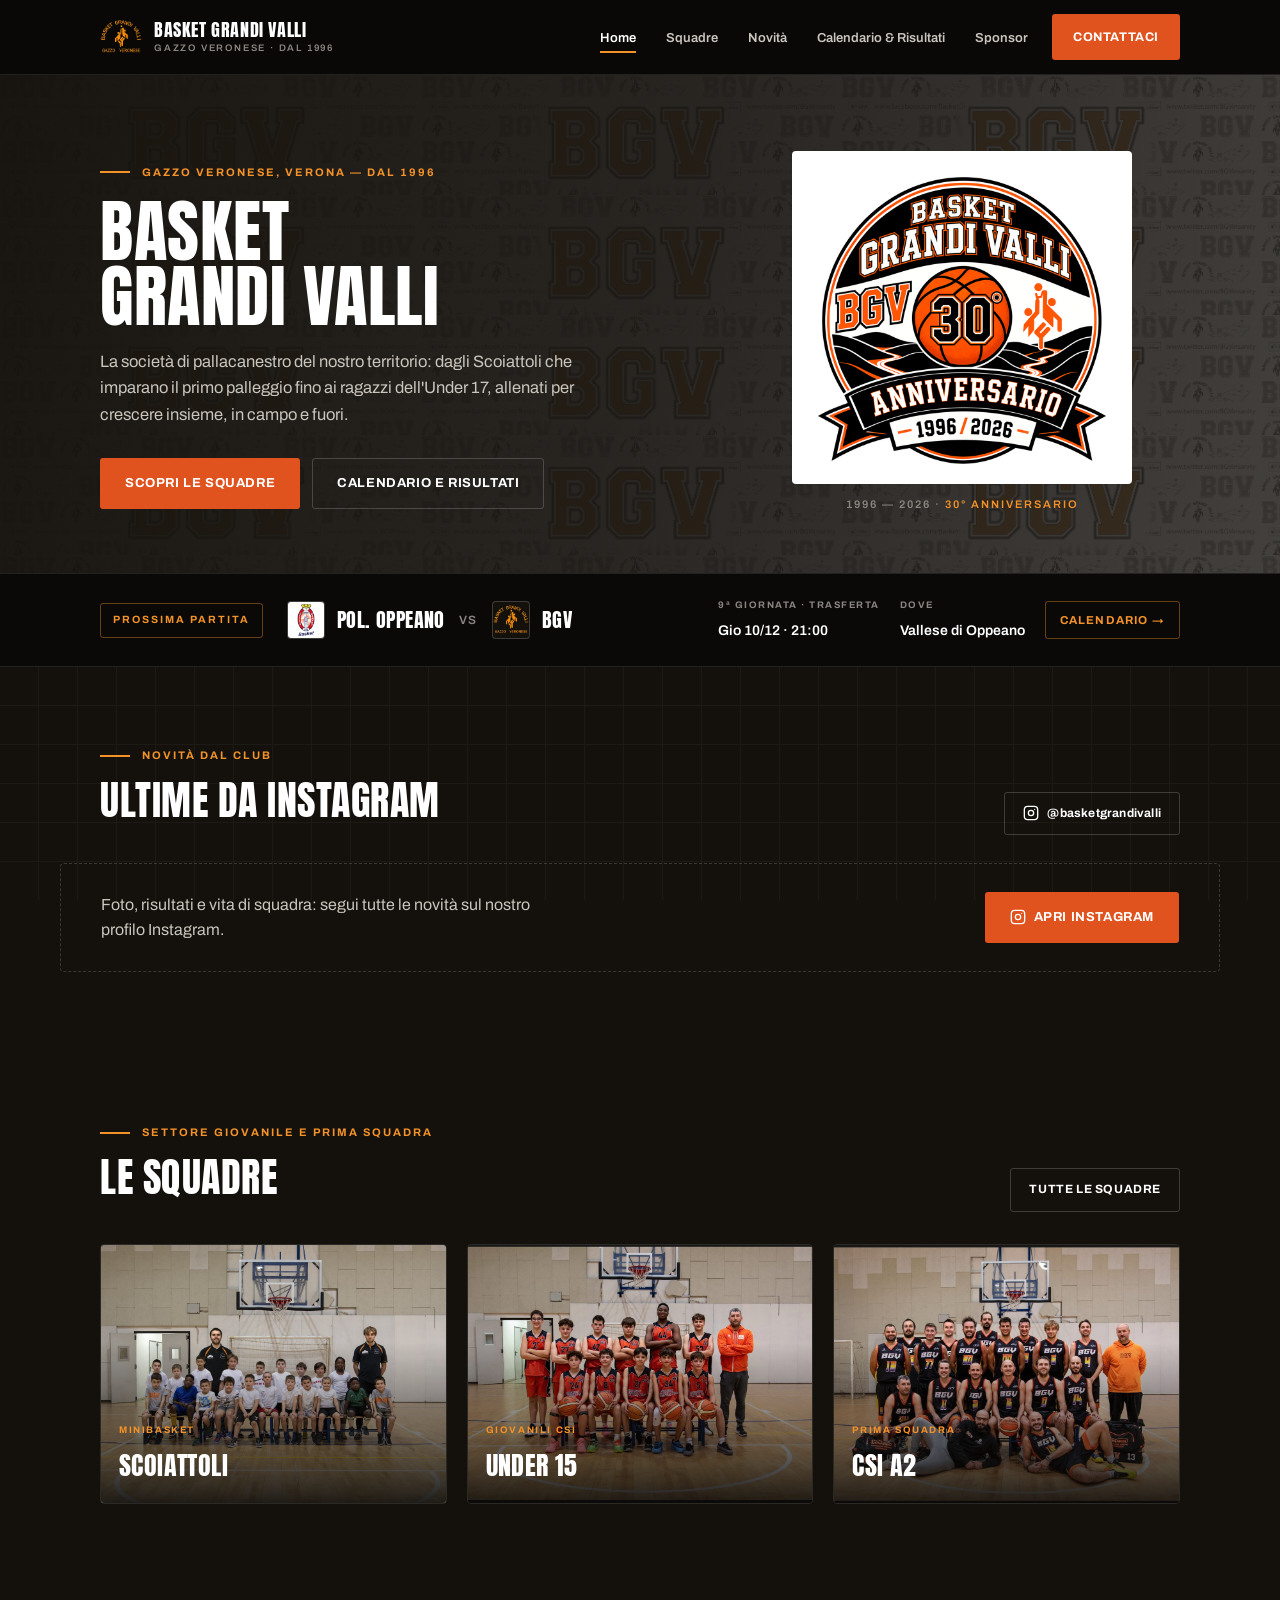
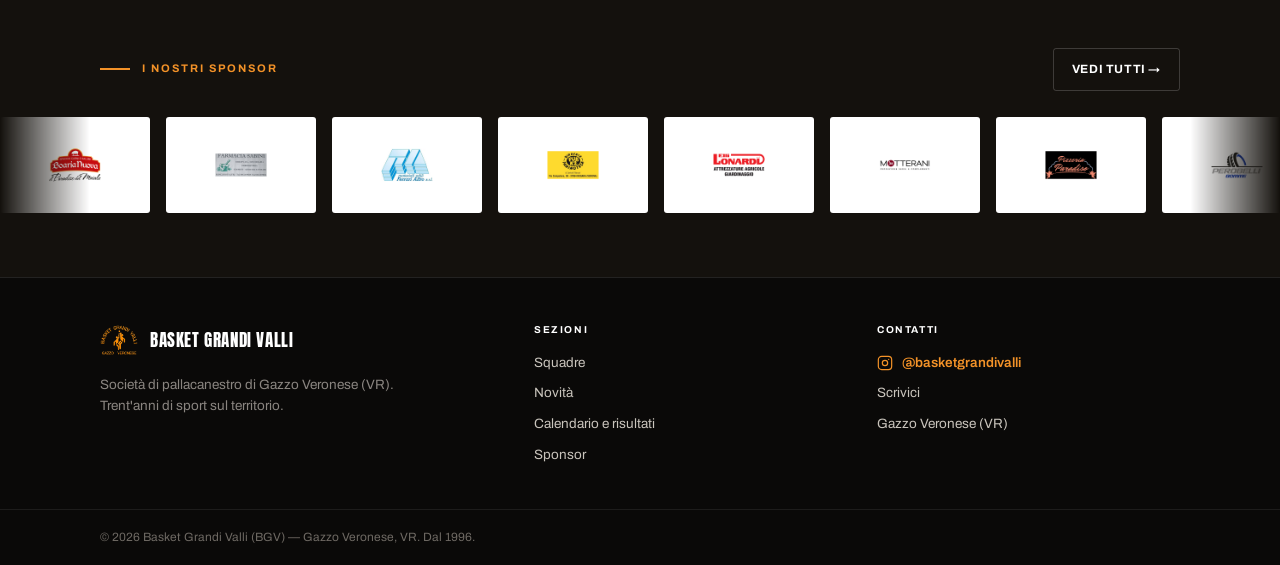
==== commit f8235253: "Add files via upload" ====
--- a/index.html
+++ b/index.html
@@ -93,54 +93,26 @@
     </div>
   </div>
 
-  <!-- ANTEPRIMA NOVITÀ -->
-  <section>
+  <!-- NOVITÀ DA INSTAGRAM (post dal più recente, a scorrimento) -->
+  <section class="ig-feed" id="igFeed" aria-labelledby="igFeedTitle">
     <div class="wrap">
       <div class="section-head-row">
         <div class="section-head">
-          <span class="eyebrow">Dal club</span>
-          <h2>Ultime novit&agrave;</h2>
-        </div>
-        <a href="/novita" class="btn btn-outline btn-sm">Tutte le novit&agrave;</a>
-      </div>
-      <div class="preview-grid">
-        <a href="/novita" class="preview-card reveal">
-          <div class="preview-img">
-            <img src="assets/novita/trevisani-2026.jpg" alt="Coach Michele Trevisani, nuovo allenatore della prima squadra CSI A2" loading="lazy">
-            <span class="preview-tag">Nuovo coach</span>
-          </div>
-          <div class="preview-body">
-            <span class="preview-date">Settembre 2026</span>
-            <h3>Benvenuto Coach Michele Trevisani!</h3>
-            <p>BGV annuncia l'arrivo di Michele Trevisani, unico allenatore della prima squadra CSI A2 per la stagione 2026/2027.</p>
-            <span class="preview-cta">Leggi tutto &rarr;</span>
-          </div>
-        </a>
-        <a href="/novita" class="preview-card reveal">
-          <div class="preview-img">
-            <img src="assets/novita/grigoli-2026.jpg" alt="Gianmarco Grigoli #24 nuovo acquisto BGV" loading="lazy">
-            <span class="preview-tag">Nuovo acquisto</span>
-          </div>
-          <div class="preview-body">
-            <span class="preview-date">Settembre 2026</span>
-            <h3>Benvenuto Gianmarco Grigoli!</h3>
-            <p>BGV annuncia l'ingaggio di Gianmarco Grigoli #24 per la stagione 2026/2027.</p>
-            <span class="preview-cta">Leggi tutto &rarr;</span>
-          </div>
-        </a>
-        <a href="/novita" class="preview-card reveal">
-          <div class="preview-img">
-            <img src="assets/novita/tardiani-2026.jpg" alt="Marco Tardiani #10 nuovo acquisto BGV" loading="lazy">
-            <span class="preview-tag">Nuovo acquisto</span>
-          </div>
-          <div class="preview-body">
-            <span class="preview-date">Settembre 2026</span>
-            <h3>Benvenuto Marco Tardiani!</h3>
-            <p>BGV annuncia l'ingaggio di Marco Tardiani #10 per la stagione 2026/2027.</p>
-            <span class="preview-cta">Leggi tutto &rarr;</span>
-          </div>
-        </a>
-      </div>
+          <span class="eyebrow">Novit&agrave; dal club</span>
+          <h2 id="igFeedTitle">Ultime da Instagram</h2>
+        </div>
+        <a class="btn btn-outline btn-sm ig-follow" href="https://instagram.com/basketgrandivalli" target="_blank" rel="noopener">
+          <svg width="16" height="16" viewBox="0 0 24 24" fill="none" stroke="currentColor" stroke-width="2"><rect x="2" y="2" width="20" height="20" rx="5"/><circle cx="12" cy="12" r="4"/><circle cx="17.5" cy="6.5" r="1" fill="currentColor" stroke="none"/></svg>
+          @basketgrandivalli
+        </a>
+      </div>
+    </div>
+    <div class="ig-marquee" id="igMarquee" data-state="loading">
+      <div class="ig-track" id="igTrack"></div>
+    </div>
+    <div class="wrap ig-empty">
+      <p>Foto, risultati e vita di squadra: segui tutte le novit&agrave; sul nostro profilo Instagram.</p>
+      <a class="btn btn-primary" href="https://instagram.com/basketgrandivalli" target="_blank" rel="noopener"><svg width="16" height="16" viewBox="0 0 24 24" fill="none" stroke="currentColor" stroke-width="2"><rect x="2" y="2" width="20" height="20" rx="5"/><circle cx="12" cy="12" r="4"/><circle cx="17.5" cy="6.5" r="1" fill="currentColor" stroke="none"/></svg> Apri Instagram</a>
     </div>
   </section>
 
@@ -168,24 +140,6 @@
           <span class="team-tile-label"><span>Prima squadra</span><strong>CSI A2</strong></span>
         </a>
       </div>
-    </div>
-  </section>
-
-  <!-- INSTAGRAM (muro a due file, alimentato dal widget) -->
-  <section class="ig-wall" id="igWall" aria-labelledby="igTitle">
-    <div class="ig-rows" id="igRows" data-state="loading" aria-hidden="true">
-      <div class="ig-row" id="igRowA"></div>
-      <div class="ig-row ig-row-rev" id="igRowB"></div>
-    </div>
-    <div class="ig-veil" aria-hidden="true"></div>
-    <div class="ig-content">
-      <span class="eyebrow eyebrow-center">Seguici su Instagram</span>
-      <h2 id="igTitle">@basketgrandivalli</h2>
-      <p>Foto, risultati e vita di squadra, ogni settimana dal nostro profilo.</p>
-      <a class="btn btn-primary" href="https://instagram.com/basketgrandivalli" target="_blank" rel="noopener">
-        <svg width="16" height="16" viewBox="0 0 24 24" fill="none" stroke="currentColor" stroke-width="2"><rect x="2" y="2" width="20" height="20" rx="5"/><circle cx="12" cy="12" r="4"/><circle cx="17.5" cy="6.5" r="1" fill="currentColor" stroke="none"/></svg>
-        Seguici
-      </a>
     </div>
   </section>
 
--- a/style.css
+++ b/style.css
@@ -1145,3 +1145,73 @@
   .ig-content{ gap: 14px; }
   .ig-content p{ font-size: 14px; }
 }
+
+/* ---------- Novità da Instagram (home) ---------- */
+.ig-feed{ overflow: hidden; }
+.ig-feed .section-head-row{ margin-bottom: 28px; }
+.ig-follow{ display:inline-flex; align-items:center; gap:8px; text-transform:none; letter-spacing:.2px; }
+.ig-marquee{ position: relative; overflow: hidden; padding: 4px 0;
+  -webkit-mask-image: linear-gradient(90deg, transparent 0, #000 6%, #000 94%, transparent 100%);
+          mask-image: linear-gradient(90deg, transparent 0, #000 6%, #000 94%, transparent 100%); }
+.ig-track{ display:flex; gap:14px; width:max-content; padding: 0 max(20px, calc((100vw - 1160px) / 2 + 40px)); }
+.ig-marquee[data-anim="true"] .ig-track{ padding: 0; animation: ig-marquee var(--ig-durata, 48s) linear infinite; }
+.ig-marquee[data-anim="true"]:hover .ig-track,
+.ig-marquee[data-anim="true"]:focus-within .ig-track{ animation-play-state: paused; }
+@keyframes ig-marquee{ from{ transform: translateX(0); } to{ transform: translateX(-50%); } }
+.ig-marquee:not([data-anim="true"]){ overflow-x: auto; -webkit-mask-image:none; mask-image:none; scrollbar-width: thin; }
+
+.ig-post{ position:relative; flex:0 0 auto; display:block; width:272px; aspect-ratio: 4 / 5; overflow:hidden;
+  border-radius: var(--r-card); border:1px solid var(--linea); background: var(--bosco-deep); color: var(--crema); }
+.ig-post img{ width:100%; height:100%; object-fit:cover; display:block; transition: transform .5s ease; }
+.ig-post:hover img{ transform: scale(1.04); }
+.ig-post:hover{ color: var(--crema); border-color: rgba(243,146,40,.5); }
+.ig-post-type{ position:absolute; top:10px; right:10px; display:flex; padding:6px; border-radius:50%;
+  background: rgba(20,17,13,.6); color:#fff; }
+.ig-post-meta{ position:absolute; left:0; right:0; bottom:0; padding:42px 14px 14px; display:flex; flex-direction:column; gap:6px;
+  background: linear-gradient(180deg, transparent 0%, rgba(20,17,13,.88) 55%); }
+.ig-post-meta time{ align-self:flex-start; font-size:10px; font-weight:700; letter-spacing:1.6px; text-transform:uppercase;
+  color: var(--bosco); background: var(--ambra); padding:3px 7px; border-radius:2px; }
+.ig-post-cap{ font-size:13px; line-height:1.4; color: var(--crema-dim);
+  display:-webkit-box; -webkit-line-clamp:2; -webkit-box-orient:vertical; overflow:hidden; }
+.ig-post:hover .ig-post-cap{ color: var(--crema); }
+.ig-skel{ flex:0 0 auto; width:272px; aspect-ratio:4 / 5; border-radius: var(--r-card); background: rgba(255,255,255,.06);
+  animation: ig-pulse 1.6s ease-in-out infinite; }
+@keyframes ig-pulse{ 0%,100%{ opacity:.35; } 50%{ opacity:.7; } }
+.ig-empty{ display:none; }
+.ig-marquee[data-state="empty"]{ display:none; }
+.ig-marquee[data-state="empty"] + .ig-empty{ display:flex; align-items:center; justify-content:space-between; gap:20px; flex-wrap:wrap;
+  padding-top:28px; padding-bottom:28px; border:1px dashed rgba(255,255,255,.16); border-radius: var(--r-card); }
+.ig-empty p{ margin:0; color: var(--crema-dim); max-width:520px; }
+.ig-empty .btn{ display:inline-flex; align-items:center; gap:8px; }
+
+@media (max-width: 620px){
+  .ig-feed .section-head-row{ flex-direction:column; align-items:flex-start; gap:16px; }
+  .ig-post, .ig-skel{ width:210px; }
+  .ig-track{ gap:10px; }
+  .ig-marquee[data-state="empty"] + .ig-empty{ margin: 0 20px; }
+}
+
+/* ---------- Classifica ---------- */
+.standings-wrap{ overflow-x:auto; border:1px solid var(--linea-forte); border-radius: var(--r-card); background: rgba(255,255,255,.02); }
+.standings{ width:100%; border-collapse:collapse; font-size:14px; font-variant-numeric: tabular-nums; }
+.standings th{ padding:12px 10px; font-size:10px; font-weight:700; letter-spacing:1.6px; text-transform:uppercase;
+  color: var(--acciaio); text-align:center; border-bottom:1px solid var(--linea-forte); white-space:nowrap; }
+.standings td{ padding:10px; text-align:center; border-bottom:1px solid var(--linea); color: var(--crema-dim); }
+.standings tbody tr:last-child td{ border-bottom:0; }
+.standings tbody tr:hover td{ background: rgba(255,255,255,.025); }
+.standings .st-pos{ width:44px; font-family: var(--display); font-size:17px; color: var(--crema); }
+.standings th.st-team, .standings td.st-team{ text-align:left; }
+.st-team-in{ display:flex; align-items:center; gap:12px; font-weight:600; color: var(--crema); white-space:nowrap; }
+.standings .team-logo.is-empty{ font-size:15px; }
+.standings .st-pt{ font-family: var(--display); font-size:18px; color: var(--crema); }
+.st-diff.is-pos{ color:#8fd18f; }
+.st-diff.is-neg{ color: var(--mattone); }
+.standings tr.is-us td{ background: rgba(243,146,40,.08); }
+.standings tr.is-us td:first-child{ box-shadow: inset 3px 0 0 var(--ambra); }
+.standings tr.is-us .st-team-in span:last-child, .standings tr.is-us .st-pt{ color: var(--ambra); }
+.standings-note{ margin:12px 2px 0; font-size:12.5px; color: var(--acciaio); }
+@media (max-width: 620px){
+  .standings .st-opt{ display:none; }
+  .standings th, .standings td{ padding:9px 6px; }
+  .st-team-in{ gap:8px; font-size:13px; white-space:normal; }
+}
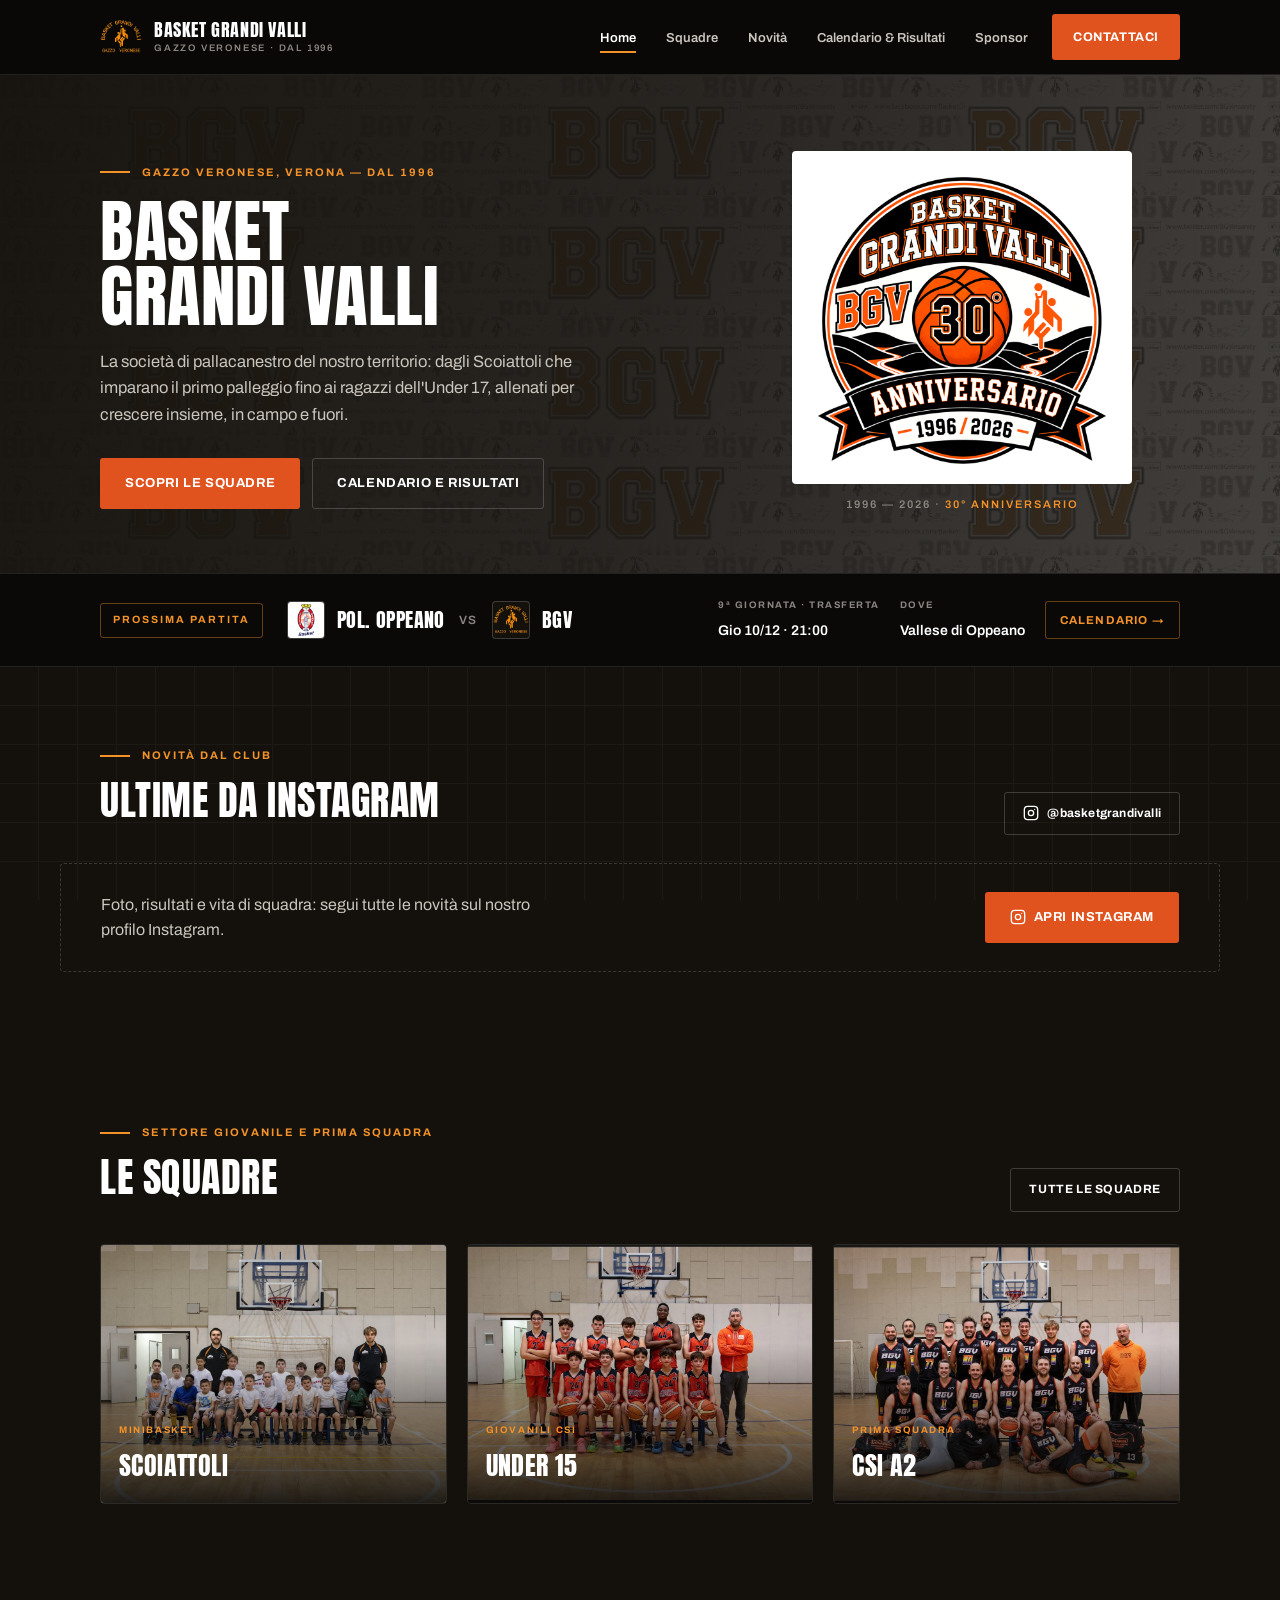
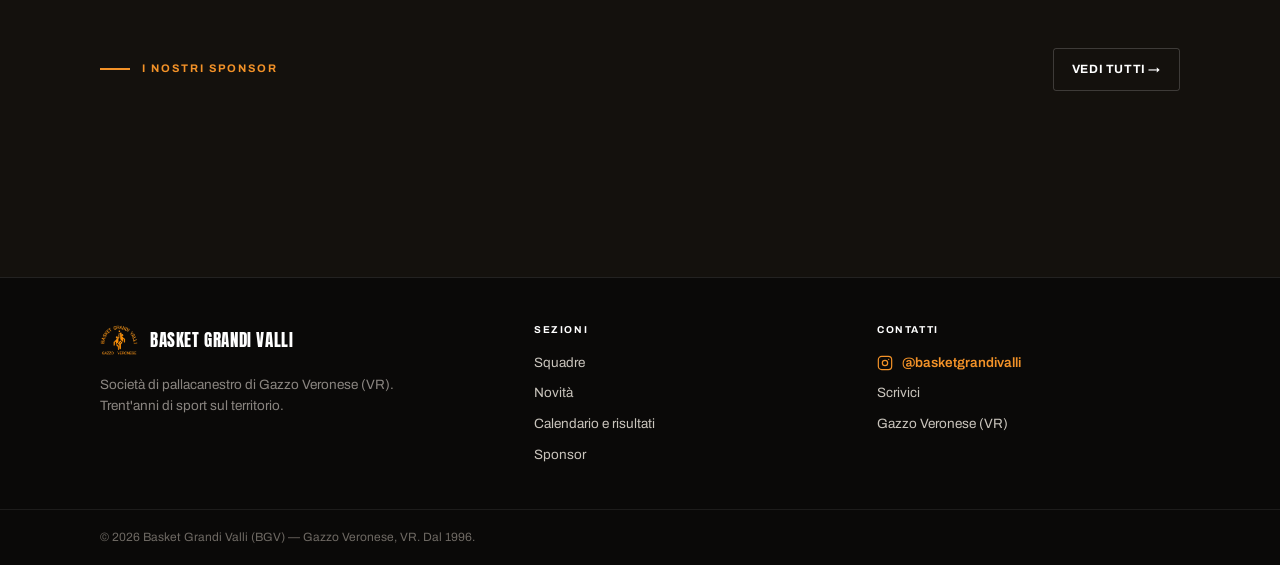
==== commit 794b46be: "Add files via upload" ====
--- a/index.html
+++ b/index.html
@@ -153,7 +153,9 @@
     </div>
     <div class="sponsor-marquee">
       <div class="sponsor-track">
+        <div class="sponsor-item"><img src="assets/sponsor/2esse-piscine-spa.png" alt="2Esse piscine e spa"></div>
         <div class="sponsor-item"><img src="assets/sponsor/boaria-nuova.png" alt="Boaria Nuova"></div>
+        <div class="sponsor-item"><img src="assets/sponsor/drago-ribaltabili.png" alt="Drago Ribaltabili"></div>
         <div class="sponsor-item"><img src="assets/sponsor/farmacia-sabini.png" alt="Farmacia Sabini"></div>
         <div class="sponsor-item"><img src="assets/sponsor/ferrari-alfro.png" alt="Ferrari Alfro materiali edili"></div>
         <div class="sponsor-item"><img src="assets/sponsor/k2.png" alt="Birreria Pub K2"></div>
@@ -165,7 +167,9 @@
         <div class="sponsor-item"><img src="assets/sponsor/stella.png" alt="Stella Ristorante Pizzeria"></div>
         <div class="sponsor-item"><img src="assets/sponsor/turazza.png" alt="Turazza Tour"></div>
         <div class="sponsor-item"><img src="assets/sponsor/waki.png" alt="Waki"></div>
+        <div class="sponsor-item"><img src="assets/sponsor/2esse-piscine-spa.png" alt="2Esse piscine e spa"></div>
         <div class="sponsor-item"><img src="assets/sponsor/boaria-nuova.png" alt="Boaria Nuova"></div>
+        <div class="sponsor-item"><img src="assets/sponsor/drago-ribaltabili.png" alt="Drago Ribaltabili"></div>
         <div class="sponsor-item"><img src="assets/sponsor/farmacia-sabini.png" alt="Farmacia Sabini"></div>
         <div class="sponsor-item"><img src="assets/sponsor/ferrari-alfro.png" alt="Ferrari Alfro materiali edili"></div>
         <div class="sponsor-item"><img src="assets/sponsor/k2.png" alt="Birreria Pub K2"></div>
--- a/style.css
+++ b/style.css
@@ -508,7 +508,7 @@
   align-items:center;
   gap: 16px;
   width: max-content;
-  animation: sponsor-scroll 42s linear infinite;
+  animation: sponsor-scroll 49s linear infinite;
 }
 .sponsor-marquee:hover .sponsor-track{ animation-play-state: paused; }
 .sponsor-item{
@@ -713,6 +713,8 @@
   text-align: center;
 }
 .roster-name{ font-size: 15px; font-weight: 600; color: var(--crema); }
+.roster-cap{ display:inline-flex; align-items:center; justify-content:center; width:18px; height:18px; margin-left:6px; vertical-align:2px;
+  border-radius:50%; background: var(--ambra); color: var(--bosco); font-size:10px; font-weight:800; line-height:1; }
 .roster-list li.is-empty{ background: rgba(255,255,255,0.02); }
 .roster-list li.is-empty .roster-num, .roster-list li.is-empty .roster-name{ color: var(--acciaio-dim); }
 .roster-note{
@@ -1191,27 +1193,21 @@
   .ig-marquee[data-state="empty"] + .ig-empty{ margin: 0 20px; }
 }
 
-/* ---------- Classifica ---------- */
-.standings-wrap{ overflow-x:auto; border:1px solid var(--linea-forte); border-radius: var(--r-card); background: rgba(255,255,255,.02); }
-.standings{ width:100%; border-collapse:collapse; font-size:14px; font-variant-numeric: tabular-nums; }
-.standings th{ padding:12px 10px; font-size:10px; font-weight:700; letter-spacing:1.6px; text-transform:uppercase;
-  color: var(--acciaio); text-align:center; border-bottom:1px solid var(--linea-forte); white-space:nowrap; }
-.standings td{ padding:10px; text-align:center; border-bottom:1px solid var(--linea); color: var(--crema-dim); }
-.standings tbody tr:last-child td{ border-bottom:0; }
-.standings tbody tr:hover td{ background: rgba(255,255,255,.025); }
-.standings .st-pos{ width:44px; font-family: var(--display); font-size:17px; color: var(--crema); }
-.standings th.st-team, .standings td.st-team{ text-align:left; }
-.st-team-in{ display:flex; align-items:center; gap:12px; font-weight:600; color: var(--crema); white-space:nowrap; }
-.standings .team-logo.is-empty{ font-size:15px; }
-.standings .st-pt{ font-family: var(--display); font-size:18px; color: var(--crema); }
-.st-diff.is-pos{ color:#8fd18f; }
-.st-diff.is-neg{ color: var(--mattone); }
-.standings tr.is-us td{ background: rgba(243,146,40,.08); }
-.standings tr.is-us td:first-child{ box-shadow: inset 3px 0 0 var(--ambra); }
-.standings tr.is-us .st-team-in span:last-child, .standings tr.is-us .st-pt{ color: var(--ambra); }
-.standings-note{ margin:12px 2px 0; font-size:12.5px; color: var(--acciaio); }
+/* ---------- Classifica (collegamento al sito CSI) ---------- */
+.standings-link{ display:inline-flex; align-items:center; gap:10px; }
+
+/* ---------- Pagina Novità: griglia Instagram ---------- */
+.ig-page-head{ margin-bottom: 28px; }
+.ig-grid{ display:grid; grid-template-columns: repeat(auto-fill, minmax(240px, 1fr)); gap:16px; }
+.ig-grid .ig-post, .ig-grid .ig-skel{ width:auto; }
+.ig-grid[data-state="empty"]{ display:none; }
+.ig-grid[data-state="empty"] + .ig-grid-empty{ display:flex; align-items:center; justify-content:space-between; gap:20px; flex-wrap:wrap;
+  padding:28px; border:1px dashed rgba(255,255,255,.16); border-radius: var(--r-card); }
+.ig-grid-more{ display:flex; justify-content:center; margin-top:32px; }
+.ig-grid[data-state="empty"] ~ .ig-grid-more{ display:none; }
 @media (max-width: 620px){
-  .standings .st-opt{ display:none; }
-  .standings th, .standings td{ padding:9px 6px; }
-  .st-team-in{ gap:8px; font-size:13px; white-space:normal; }
-}
+  .ig-page-head{ flex-direction:column; align-items:flex-start; gap:16px; }
+  .ig-grid{ grid-template-columns: 1fr 1fr; gap:10px; }
+  .ig-grid .ig-post-cap{ display:none; }
+  .ig-grid .ig-post-meta{ padding:30px 10px 10px; }
+}
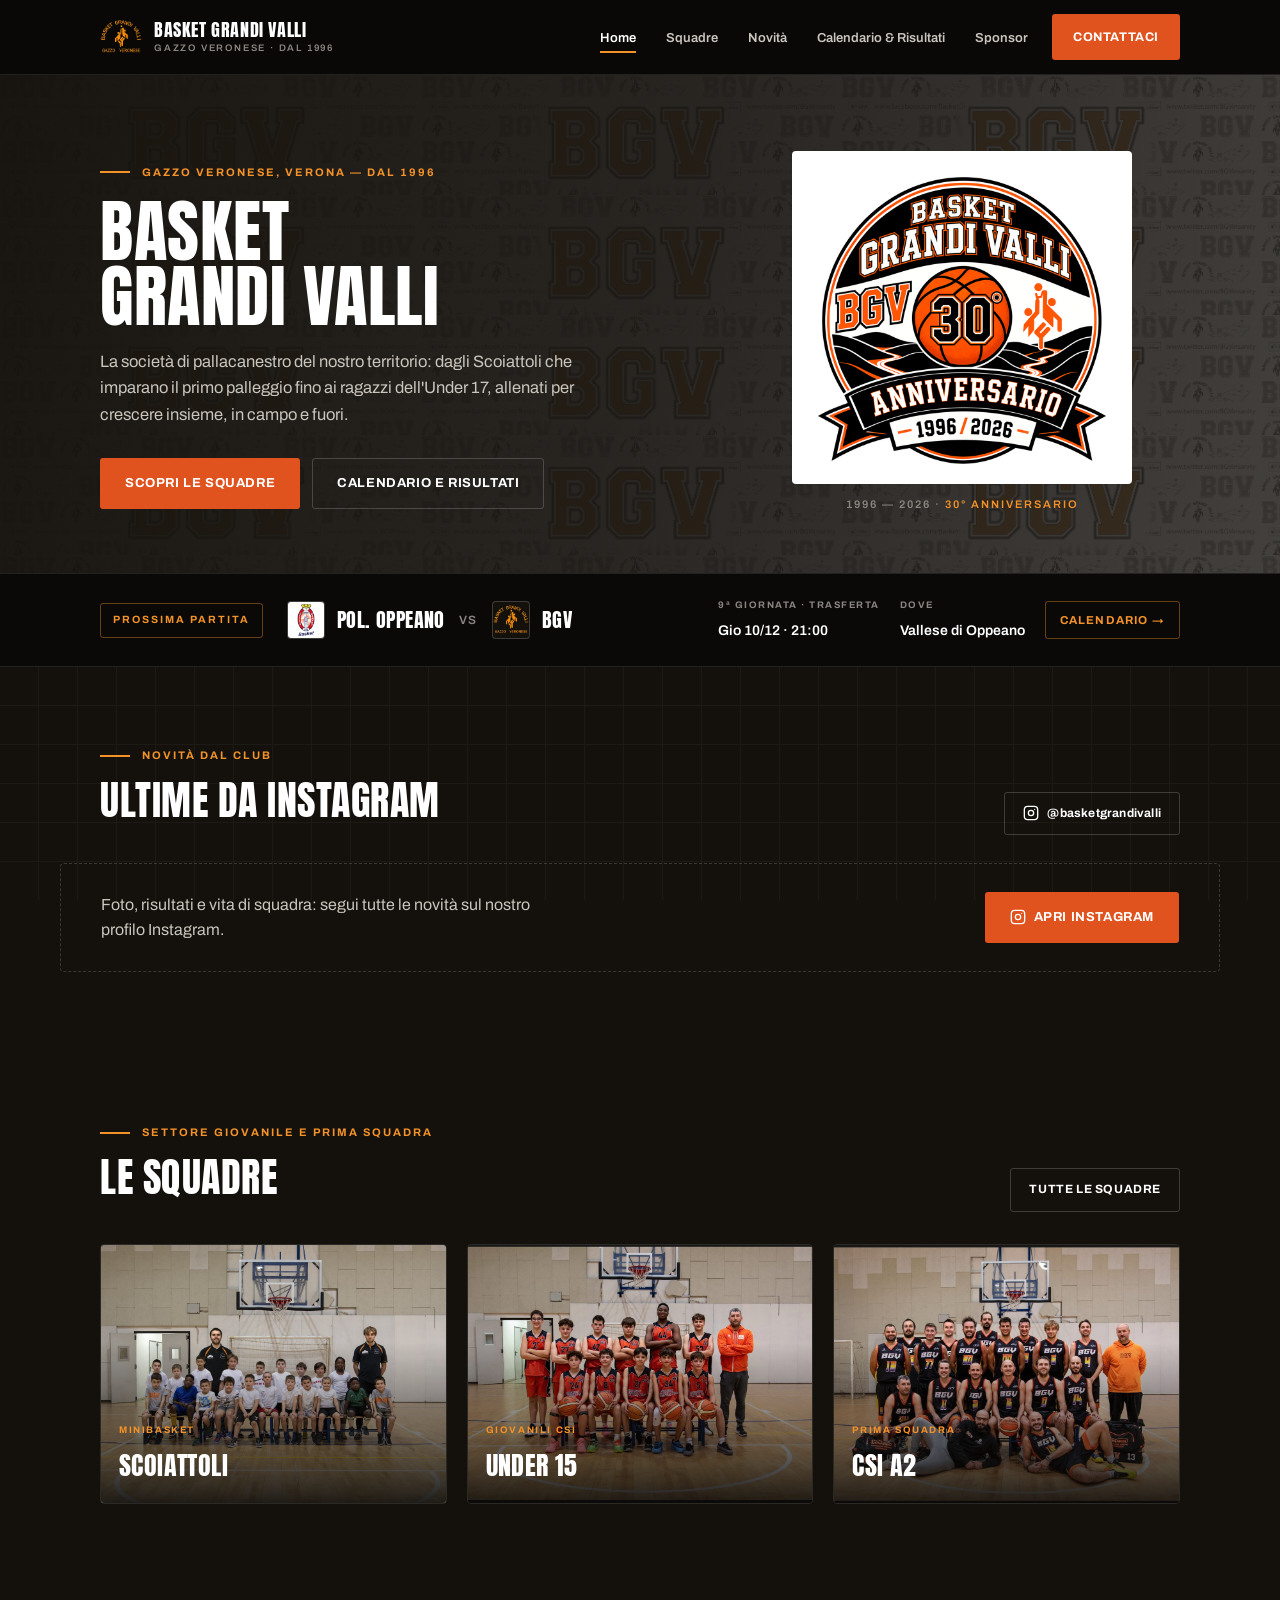
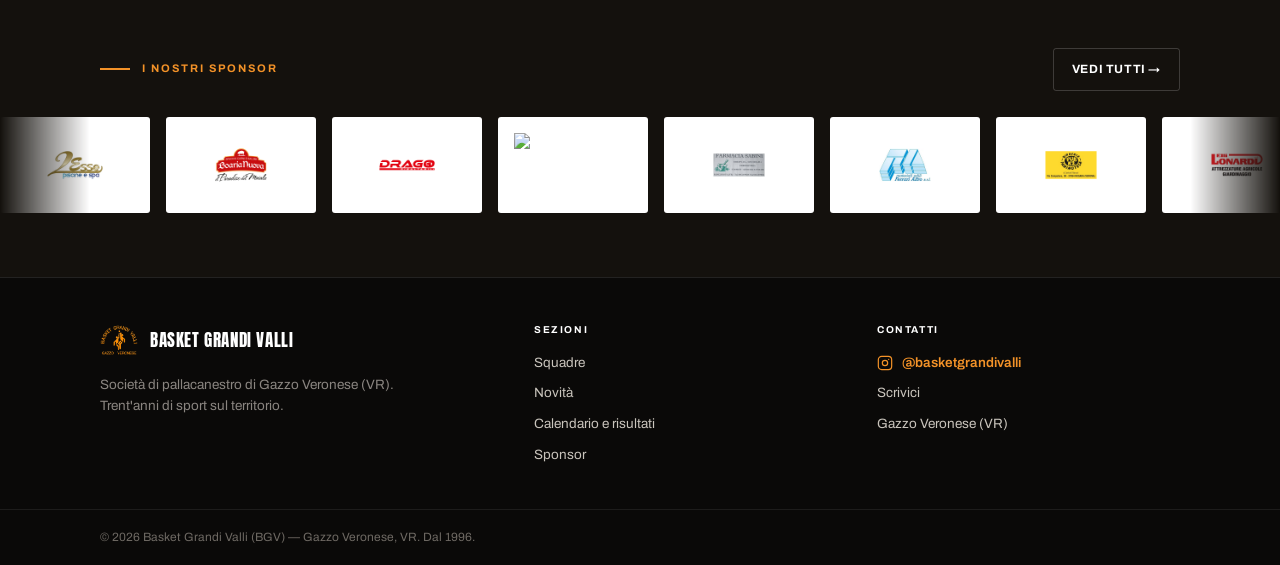
==== commit 88188aff: "Add files via upload" ====
--- a/index.html
+++ b/index.html
@@ -156,6 +156,7 @@
         <div class="sponsor-item"><img src="assets/sponsor/2esse-piscine-spa.png" alt="2Esse piscine e spa"></div>
         <div class="sponsor-item"><img src="assets/sponsor/boaria-nuova.png" alt="Boaria Nuova"></div>
         <div class="sponsor-item"><img src="assets/sponsor/drago-ribaltabili.png" alt="Drago Ribaltabili"></div>
+        <div class="sponsor-item"><img src="assets/sponsor/ea-servizi.jpg" alt="E.A. Servizi di De Vincenzi Filippo"></div>
         <div class="sponsor-item"><img src="assets/sponsor/farmacia-sabini.png" alt="Farmacia Sabini"></div>
         <div class="sponsor-item"><img src="assets/sponsor/ferrari-alfro.png" alt="Ferrari Alfro materiali edili"></div>
         <div class="sponsor-item"><img src="assets/sponsor/k2.png" alt="Birreria Pub K2"></div>
@@ -170,6 +171,7 @@
         <div class="sponsor-item"><img src="assets/sponsor/2esse-piscine-spa.png" alt="2Esse piscine e spa"></div>
         <div class="sponsor-item"><img src="assets/sponsor/boaria-nuova.png" alt="Boaria Nuova"></div>
         <div class="sponsor-item"><img src="assets/sponsor/drago-ribaltabili.png" alt="Drago Ribaltabili"></div>
+        <div class="sponsor-item"><img src="assets/sponsor/ea-servizi.jpg" alt="E.A. Servizi di De Vincenzi Filippo"></div>
         <div class="sponsor-item"><img src="assets/sponsor/farmacia-sabini.png" alt="Farmacia Sabini"></div>
         <div class="sponsor-item"><img src="assets/sponsor/ferrari-alfro.png" alt="Ferrari Alfro materiali edili"></div>
         <div class="sponsor-item"><img src="assets/sponsor/k2.png" alt="Birreria Pub K2"></div>
--- a/style.css
+++ b/style.css
@@ -508,7 +508,7 @@
   align-items:center;
   gap: 16px;
   width: max-content;
-  animation: sponsor-scroll 49s linear infinite;
+  animation: sponsor-scroll 53s linear infinite;
 }
 .sponsor-marquee:hover .sponsor-track{ animation-play-state: paused; }
 .sponsor-item{
